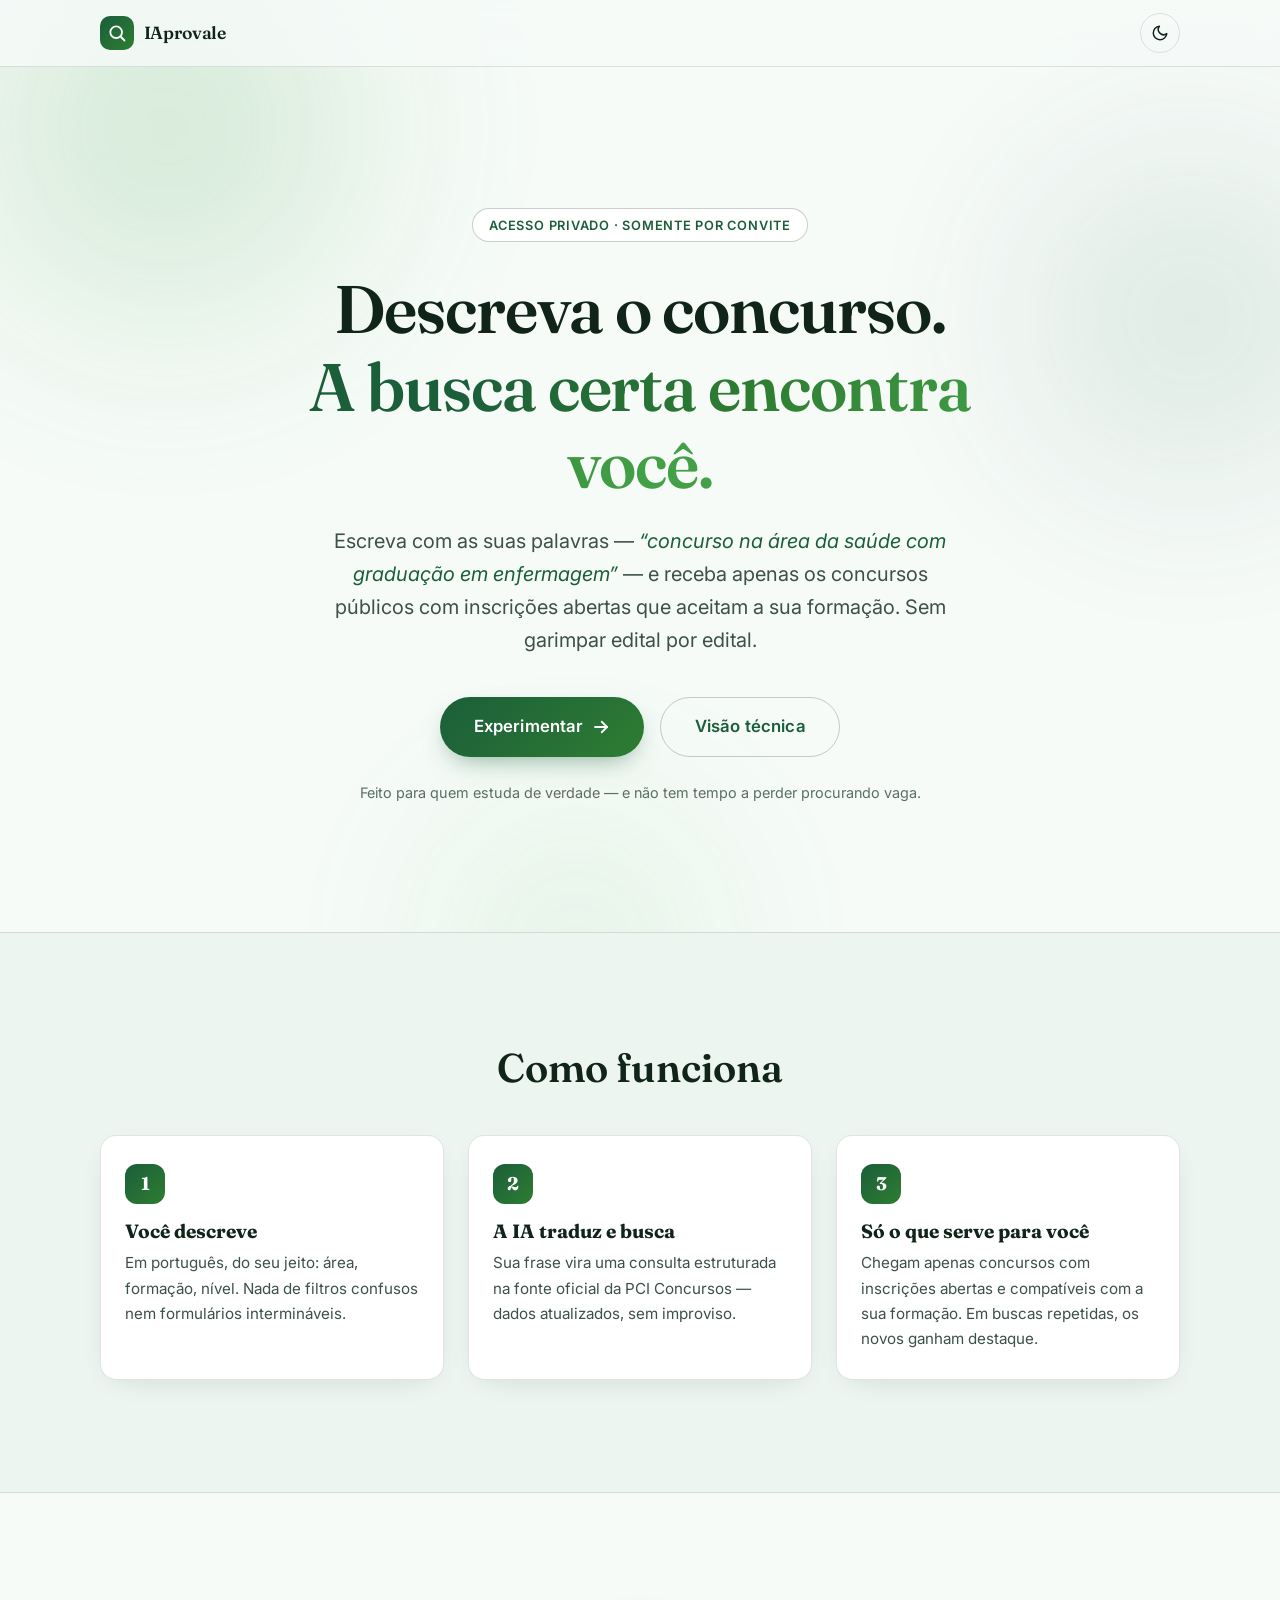
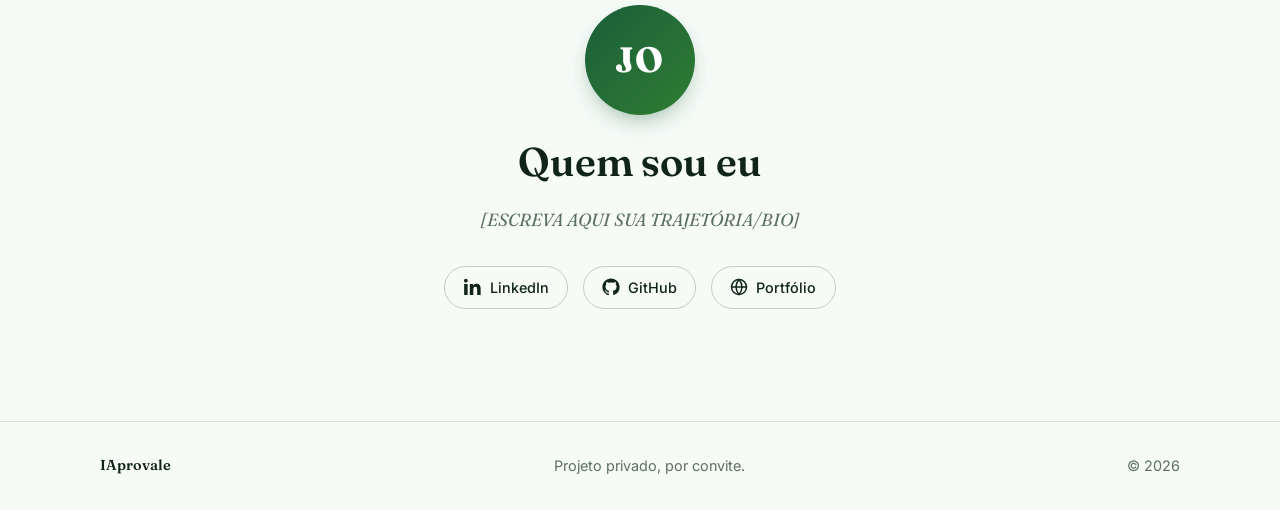
==== web-app/homepage/index.html @ 19a78741 "feat(web): homepage institucional com responsividade mobile" ====
<!DOCTYPE html>
<html lang="pt-BR">
<head>
  <meta charset="UTF-8">
  <meta name="viewport" content="width=device-width, initial-scale=1.0, viewport-fit=cover">
  <meta name="description" content="IAprovale — descreva em português o concurso público que você procura e receba só as vagas abertas compatíveis com a sua formação. Acesso privado, por convite.">
  <title>IAprovale — Encontre o concurso certo para a sua formação</title>

  <!-- Aplica o tema antes da primeira pintura para evitar flash de tema errado -->
  <script>
    (function () {
      var stored = null;
      try { stored = localStorage.getItem("cf-theme"); } catch (e) {}
      var theme = stored || (window.matchMedia && window.matchMedia("(prefers-color-scheme: dark)").matches ? "dark" : "light");
      document.documentElement.setAttribute("data-theme", theme);
    })();
  </script>

  <!-- Google Fonts: Inter (corpo/UI) + Fraunces (títulos editoriais) -->
  <link rel="preconnect" href="https://fonts.googleapis.com">
  <link rel="preconnect" href="https://fonts.gstatic.com" crossorigin>
  <link href="https://fonts.googleapis.com/css2?family=Fraunces:opsz,wght@9..144,500;9..144,600;9..144,700&family=Inter:wght@400;500;600;700&display=swap" rel="stylesheet">

  <link rel="stylesheet" href="css/style.css">
</head>
<body>

  <!-- ============================== HEADER ============================== -->
  <header class="site-header">
    <div class="container header-inner">
      <a class="brand" href="#topo" aria-label="IAprovale — início">
        <span class="brand-mark" aria-hidden="true">
          <svg viewBox="0 0 24 24" width="20" height="20" fill="none" stroke="currentColor" stroke-width="2.2" stroke-linecap="round" stroke-linejoin="round">
            <circle cx="11" cy="11" r="7"></circle>
            <line x1="21" y1="21" x2="16.2" y2="16.2"></line>
          </svg>
        </span>
        <span class="brand-name">IAprovale</span>
      </a>

      <button id="theme-toggle" class="theme-toggle" type="button" aria-label="Alternar tema claro/escuro">
        <!-- Sol (visível no tema escuro: "voltar ao claro") -->
        <svg class="icon-sun" viewBox="0 0 24 24" width="18" height="18" fill="none" stroke="currentColor" stroke-width="2" stroke-linecap="round" stroke-linejoin="round" aria-hidden="true">
          <circle cx="12" cy="12" r="4"></circle>
          <line x1="12" y1="2" x2="12" y2="4.5"></line>
          <line x1="12" y1="19.5" x2="12" y2="22"></line>
          <line x1="2" y1="12" x2="4.5" y2="12"></line>
          <line x1="19.5" y1="12" x2="22" y2="12"></line>
          <line x1="4.9" y1="4.9" x2="6.7" y2="6.7"></line>
          <line x1="17.3" y1="17.3" x2="19.1" y2="19.1"></line>
          <line x1="4.9" y1="19.1" x2="6.7" y2="17.3"></line>
          <line x1="17.3" y1="6.7" x2="19.1" y2="4.9"></line>
        </svg>
        <!-- Lua (visível no tema claro: "ir para o escuro") -->
        <svg class="icon-moon" viewBox="0 0 24 24" width="18" height="18" fill="none" stroke="currentColor" stroke-width="2" stroke-linecap="round" stroke-linejoin="round" aria-hidden="true">
          <path d="M21 12.8A9 9 0 1 1 11.2 3a7 7 0 0 0 9.8 9.8z"></path>
        </svg>
      </button>
    </div>
  </header>

  <main id="topo">

    <!-- ============================== HERO ============================== -->
    <section class="hero" aria-labelledby="hero-title">
      <!-- Fundo animado sutil (decorativo) -->
      <div class="hero-bg" aria-hidden="true">
        <span class="blob blob-1"></span>
        <span class="blob blob-2"></span>
        <span class="blob blob-3"></span>
      </div>

      <div class="container hero-inner">
        <p class="hero-badge">Acesso privado &middot; somente por convite</p>

        <h1 id="hero-title" class="hero-title">
          Descreva o concurso.<br>
          <span class="hero-title-accent">A busca certa encontra você.</span>
        </h1>

        <p class="hero-sub">
          Escreva com as suas palavras — <em>&ldquo;concurso na área da saúde com graduação em enfermagem&rdquo;</em> —
          e receba apenas os concursos públicos com inscrições abertas que aceitam a sua formação.
          Sem garimpar edital por edital.
        </p>

        <div class="hero-cta">
          <button id="cta-primary" class="btn btn-primary btn-lg" type="button">
            Experimentar
            <svg viewBox="0 0 24 24" width="18" height="18" fill="none" stroke="currentColor" stroke-width="2.4" stroke-linecap="round" stroke-linejoin="round" aria-hidden="true">
              <line x1="4" y1="12" x2="20" y2="12"></line>
              <polyline points="13 5 20 12 13 19"></polyline>
            </svg>
          </button>
          <button id="cta-secondary" class="btn btn-ghost btn-lg" type="button">
            Visão técnica
          </button>
        </div>

        <p class="hero-note">Feito para quem estuda de verdade — e não tem tempo a perder procurando vaga.</p>
      </div>
    </section>

    <!-- ========================= COMO FUNCIONA ========================= -->
    <section class="section how" aria-labelledby="how-title">
      <div class="container">
        <h2 id="how-title" class="section-title reveal">Como funciona</h2>
        <div class="how-grid">
          <article class="how-card reveal">
            <span class="how-step" aria-hidden="true">1</span>
            <h3>Você descreve</h3>
            <p>Em português, do seu jeito: área, formação, nível. Nada de filtros confusos nem formulários intermináveis.</p>
          </article>
          <article class="how-card reveal" style="--reveal-delay: 90ms;">
            <span class="how-step" aria-hidden="true">2</span>
            <h3>A IA traduz e busca</h3>
            <p>Sua frase vira uma consulta estruturada na fonte oficial da PCI Concursos — dados atualizados, sem improviso.</p>
          </article>
          <article class="how-card reveal" style="--reveal-delay: 180ms;">
            <span class="how-step" aria-hidden="true">3</span>
            <h3>Só o que serve para você</h3>
            <p>Chegam apenas concursos com inscrições abertas e compatíveis com a sua formação. Em buscas repetidas, os novos ganham destaque.</p>
          </article>
        </div>
      </div>
    </section>

    <!-- ========================== QUEM SOU EU ========================== -->
    <section class="section about" aria-labelledby="about-title">
      <div class="container about-inner reveal">
        <div class="avatar" aria-hidden="true">JO</div>
        <h2 id="about-title" class="section-title about-title">Quem sou eu</h2>
        <p class="about-bio">[ESCREVA AQUI SUA TRAJETÓRIA/BIO]</p>

        <!-- LINKS REAIS: LinkedIn, GitHub, Portfólio — substitua os href="#" -->
        <div class="about-links">
          <a class="about-link" href="#" aria-label="LinkedIn">
            <svg viewBox="0 0 24 24" width="18" height="18" fill="currentColor" aria-hidden="true">
              <path d="M4.98 3.5C4.98 4.88 3.87 6 2.5 6S0 4.88 0 3.5 1.12 1 2.5 1s2.48 1.12 2.48 2.5zM.2 8h4.6v14.8H.2V8zm7.6 0h4.4v2h.06c.62-1.17 2.13-2.4 4.38-2.4 4.68 0 5.54 3.08 5.54 7.1v8.1h-4.6v-7.18c0-1.71-.03-3.92-2.39-3.92-2.39 0-2.76 1.87-2.76 3.8v7.3H7.8V8z"></path>
            </svg>
            <span>LinkedIn</span>
          </a>
          <a class="about-link" href="#" aria-label="GitHub">
            <svg viewBox="0 0 24 24" width="18" height="18" fill="currentColor" aria-hidden="true">
              <path d="M12 .5C5.65.5.5 5.65.5 12c0 5.08 3.29 9.39 7.86 10.91.58.11.79-.25.79-.55v-2.15c-3.2.7-3.87-1.36-3.87-1.36-.52-1.33-1.28-1.68-1.28-1.68-1.04-.71.08-.7.08-.7 1.15.08 1.76 1.19 1.76 1.19 1.03 1.75 2.69 1.25 3.35.95.1-.75.4-1.25.72-1.54-2.55-.29-5.23-1.28-5.23-5.68 0-1.26.45-2.28 1.19-3.09-.12-.29-.52-1.46.11-3.05 0 0 .97-.31 3.18 1.18a11.1 11.1 0 0 1 5.8 0c2.2-1.49 3.17-1.18 3.17-1.18.63 1.59.23 2.76.11 3.05.74.81 1.19 1.83 1.19 3.09 0 4.41-2.69 5.38-5.25 5.67.41.35.77 1.04.77 2.1v3.11c0 .3.21.66.8.55A11.51 11.51 0 0 0 23.5 12C23.5 5.65 18.35.5 12 .5z"></path>
            </svg>
            <span>GitHub</span>
          </a>
          <a class="about-link" href="#" aria-label="Portfólio">
            <svg viewBox="0 0 24 24" width="18" height="18" fill="none" stroke="currentColor" stroke-width="2" stroke-linecap="round" stroke-linejoin="round" aria-hidden="true">
              <circle cx="12" cy="12" r="10"></circle>
              <line x1="2" y1="12" x2="22" y2="12"></line>
              <path d="M12 2a15.3 15.3 0 0 1 4 10 15.3 15.3 0 0 1-4 10 15.3 15.3 0 0 1-4-10 15.3 15.3 0 0 1 4-10z"></path>
            </svg>
            <span>Portfólio</span>
          </a>
        </div>
      </div>
    </section>

  </main>

  <!-- ============================== FOOTER ============================== -->
  <footer class="site-footer">
    <div class="container footer-inner">
      <span class="footer-brand">IAprovale</span>
      <span class="footer-note">Projeto privado, por convite.</span>
      <span class="footer-copy">&copy; <span id="footer-year">2026</span></span>
    </div>
  </footer>

  <!-- ====================== MODAL A — VISÃO TÉCNICA ====================== -->
  <div class="modal-backdrop" id="modal-tech" hidden>
    <div class="modal modal-large" role="dialog" aria-modal="true" aria-labelledby="modal-tech-title" tabindex="-1">
      <div class="modal-header">
        <h2 id="modal-tech-title" class="modal-title">Visão técnica</h2>
        <button class="modal-close" type="button" data-close-modal aria-label="Fechar">
          <svg viewBox="0 0 24 24" width="18" height="18" fill="none" stroke="currentColor" stroke-width="2.4" stroke-linecap="round" aria-hidden="true">
            <line x1="5" y1="5" x2="19" y2="19"></line>
            <line x1="19" y1="5" x2="5" y2="19"></line>
          </svg>
        </button>
      </div>
      <div class="modal-body">
        <p class="modal-lede">
          O IAprovale é um sistema real em produção: backend, cliente desktop e integrações
          construídos com foco em confiabilidade, segurança e simplicidade de manutenção.
        </p>

        <div class="tech-grid">
          <article class="tech-card">
            <div class="tech-card-head">
              <span class="tech-icon" aria-hidden="true">
                <svg viewBox="0 0 24 24" width="20" height="20" fill="none" stroke="currentColor" stroke-width="2" stroke-linecap="round" stroke-linejoin="round">
                  <rect x="2" y="3" width="20" height="7" rx="2"></rect>
                  <rect x="2" y="14" width="20" height="7" rx="2"></rect>
                  <line x1="6" y1="6.5" x2="6.01" y2="6.5"></line>
                  <line x1="6" y1="17.5" x2="6.01" y2="17.5"></line>
                </svg>
              </span>
              <h3>Arquitetura</h3>
            </div>
            <p>
              Backend em <strong>FastAPI</strong> (Python), hospedado no <strong>Render.com</strong>.
              Banco de dados <strong>Postgres</strong> gerenciado via <strong>Supabase</strong>, com persistência real
              de usuários, perfis de formação e histórico de concursos vistos.
              Cliente desktop em Python com <strong>Tkinter + ttkbootstrap</strong> (temas claro/escuro),
              executando chamadas de rede em threads separadas para nunca travar a interface.
            </p>
          </article>

          <article class="tech-card">
            <div class="tech-card-head">
              <span class="tech-icon" aria-hidden="true">
                <svg viewBox="0 0 24 24" width="20" height="20" fill="none" stroke="currentColor" stroke-width="2" stroke-linecap="round" stroke-linejoin="round">
                  <path d="M12 2v4"></path><path d="M12 18v4"></path>
                  <path d="M4.93 4.93l2.83 2.83"></path><path d="M16.24 16.24l2.83 2.83"></path>
                  <path d="M2 12h4"></path><path d="M18 12h4"></path>
                  <path d="M4.93 19.07l2.83-2.83"></path><path d="M16.24 7.76l2.83-2.83"></path>
                  <circle cx="12" cy="12" r="3"></circle>
                </svg>
              </span>
              <h3>Inteligência artificial</h3>
            </div>
            <p>
              A busca em linguagem natural é interpretada pela API da <strong>DeepSeek</strong>,
              que traduz a frase do usuário em parâmetros estruturados de busca — a pessoa escreve
              como fala, o sistema consulta como máquina.
            </p>
          </article>

          <article class="tech-card">
            <div class="tech-card-head">
              <span class="tech-icon" aria-hidden="true">
                <svg viewBox="0 0 24 24" width="20" height="20" fill="none" stroke="currentColor" stroke-width="2" stroke-linecap="round" stroke-linejoin="round">
                  <ellipse cx="12" cy="5" rx="9" ry="3"></ellipse>
                  <path d="M21 12c0 1.66-4 3-9 3s-9-1.34-9-3"></path>
                  <path d="M3 5v14c0 1.66 4 3 9 3s9-1.34 9-3V5"></path>
                </svg>
              </span>
              <h3>Fonte de dados</h3>
            </div>
            <p>
              Um servidor <strong>MCP</strong> (Model Context Protocol) oficial da
              <strong>PCI Concursos</strong> é consultado com os parâmetros estruturados —
              sem scraping, dados sempre atualizados e estruturados na origem.
            </p>
          </article>

          <article class="tech-card">
            <div class="tech-card-head">
              <span class="tech-icon" aria-hidden="true">
                <svg viewBox="0 0 24 24" width="20" height="20" fill="none" stroke="currentColor" stroke-width="2" stroke-linecap="round" stroke-linejoin="round">
                  <polygon points="22 3 2 3 10 12.46 10 19 14 21 14 12.46 22 3"></polygon>
                </svg>
              </span>
              <h3>Filtragem e deduplicação</h3>
            </div>
            <p>
              Os resultados são filtrados por <strong>status de inscrição aberta</strong> e
              <strong>compatibilidade de formação</strong>. Buscas repetidas do mesmo usuário
              destacam apenas concursos novos, com deduplicação por ID.
            </p>
          </article>

          <article class="tech-card">
            <div class="tech-card-head">
              <span class="tech-icon" aria-hidden="true">
                <svg viewBox="0 0 24 24" width="20" height="20" fill="none" stroke="currentColor" stroke-width="2" stroke-linecap="round" stroke-linejoin="round">
                  <path d="M12 22s8-4 8-10V5l-8-3-8 3v7c0 6 8 10 8 10z"></path>
                </svg>
              </span>
              <h3>Segurança</h3>
            </div>
            <p>
              Acesso somente por convite — sem autocadastro público; só o administrador cria contas.
              Senhas nunca ficam em texto puro (hash <strong>Argon2id</strong>).
              Autenticação via token <strong>JWT</strong>. Chaves de API sensíveis (DeepSeek)
              nunca são expostas ao cliente — toda chamada de IA passa pelo backend.
            </p>
          </article>

          <article class="tech-card">
            <div class="tech-card-head">
              <span class="tech-icon" aria-hidden="true">
                <svg viewBox="0 0 24 24" width="20" height="20" fill="none" stroke="currentColor" stroke-width="2" stroke-linecap="round" stroke-linejoin="round">
                  <path d="M22 11.08V12a10 10 0 1 1-5.93-9.14"></path>
                  <polyline points="22 4 12 14.01 9 11.01"></polyline>
                </svg>
              </span>
              <h3>Qualidade</h3>
            </div>
            <p>
              Desenvolvimento orientado a testes automatizados (<strong>TDD / pytest</strong>)
              tanto no backend quanto no cliente desktop — cada funcionalidade nasce com
              seus testes.
            </p>
          </article>
        </div>
      </div>
    </div>
  </div>

  <!-- ==================== MODAL B — VOCÊ TEM LOGIN? ==================== -->
  <div class="modal-backdrop" id="modal-login" hidden>
    <div class="modal modal-small" role="dialog" aria-modal="true" aria-labelledby="modal-login-title" tabindex="-1">
      <button class="modal-close" type="button" data-close-modal aria-label="Fechar">
        <svg viewBox="0 0 24 24" width="16" height="16" fill="none" stroke="currentColor" stroke-width="2.4" stroke-linecap="round" aria-hidden="true">
          <line x1="5" y1="5" x2="19" y2="19"></line>
          <line x1="19" y1="5" x2="5" y2="19"></line>
        </svg>
      </button>
      <h2 id="modal-login-title" class="modal-question">Você tem login?</h2>
      <div class="modal-choice">
        <!-- COLOQUE O CAMINHO OU LINK AQUI -->
        <button id="login-yes" class="btn btn-primary" type="button">Sim</button>
        <button id="login-no" class="btn btn-ghost" type="button">Não</button>
      </div>
    </div>
  </div>

  <!-- ====================== MODAL C — FALE COMIGO ====================== -->
  <div class="modal-backdrop" id="modal-contact" hidden>
    <div class="modal modal-medium" role="dialog" aria-modal="true" aria-labelledby="modal-contact-title" tabindex="-1">
      <div class="modal-header">
        <h2 id="modal-contact-title" class="modal-title">Solicitar acesso</h2>
        <button class="modal-close" type="button" data-close-modal aria-label="Fechar">
          <svg viewBox="0 0 24 24" width="18" height="18" fill="none" stroke="currentColor" stroke-width="2.4" stroke-linecap="round" aria-hidden="true">
            <line x1="5" y1="5" x2="19" y2="19"></line>
            <line x1="19" y1="5" x2="5" y2="19"></line>
          </svg>
        </button>
      </div>
      <div class="modal-body">
        <p class="modal-lede">
          O acesso é liberado por convite. Deixe seus dados e uma mensagem — entrarei em contato.
        </p>
        <form id="contact-form" action="https://submit-form.com/1pIuu489V" method="POST">
          <input type="hidden" name="_feedback.success.title" value="Mensagem enviada!">
          <input type="hidden" name="_feedback.success.message" value="Obrigado pelo contato — responderemos em breve.">
          <input type="hidden" name="_feedback.dark" id="feedback-dark" value="false">

          <div class="form-field">
            <label for="contact-nome">Nome</label>
            <input id="contact-nome" type="text" name="Nome" required autocomplete="name" placeholder="Seu nome completo">
          </div>

          <div class="form-field">
            <label for="contact-email">Email</label>
            <input id="contact-email" type="email" name="Email" required autocomplete="email" placeholder="voce@exemplo.com">
          </div>

          <div class="form-field">
            <label for="contact-whatsapp">WhatsApp (se possível, coloque seu número de whatsapp)</label>
            <input id="contact-whatsapp" type="tel" name="WhatsApp" autocomplete="tel" placeholder="(00) 90000-0000">
          </div>

          <div class="form-field">
            <label for="contact-mensagem">Mensagem</label>
            <textarea id="contact-mensagem" name="Mensagem" required rows="4" placeholder="Conte o que você procura — área, formação, cidade..."></textarea>
          </div>

          <button class="btn btn-primary btn-block" type="submit">Enviar mensagem</button>
        </form>
      </div>
    </div>
  </div>

  <script src="js/main.js"></script>
</body>
</html>
---- web-app/homepage/css/style.css ----
/* ==========================================================================
   Concurso Finder — homepage
   CSS puro, sem framework. Organização:
     1. Reset e base
     2. Tokens de tema (claro = verde / escuro = dourado)
     3. Tipografia e utilitários
     4. Header
     5. Botões
     6. Hero (+ fundo animado)
     7. Seção "Como funciona"
     8. Seção "Quem sou eu"
     9. Footer
    10. Modais (A grande / B pequeno / C formulário)
    11. Formulário
    12. Scroll-reveal
    13. Acessibilidade e movimento reduzido
   ========================================================================== */

/* ----------------------------- 1. RESET E BASE ---------------------------- */

*,
*::before,
*::after {
  box-sizing: border-box;
  margin: 0;
  padding: 0;
}

html {
  scroll-behavior: smooth;
}

img,
svg {
  display: block;
  max-width: 100%;
}

button {
  font: inherit;
  cursor: pointer;
  border: none;
  background: none;
  color: inherit;
}

input,
textarea {
  font: inherit;
}

/* -------------------------- 2. TOKENS DE TEMA ----------------------------- */

:root {
  /* Tipografia */
  --font-body: "Inter", system-ui, -apple-system, "Segoe UI", sans-serif;
  --font-display: "Fraunces", Georgia, "Times New Roman", serif;

  /* Ritmo / forma */
  --radius-sm: 10px;
  --radius-md: 16px;
  --radius-lg: 24px;
  --container: 1080px;

  /* Transição de troca de tema */
  --theme-transition: background-color 0.32s ease, color 0.32s ease,
    border-color 0.32s ease, box-shadow 0.32s ease;
}

/* --- TEMA CLARO: verde, fresco e profissional --- */
:root[data-theme="light"] {
  --bg: #f6fbf8;
  --bg-elev: #ffffff;
  --bg-soft: #ecf5ef;

  --text: #3d5147;
  --text-strong: #10241a;
  --text-muted: #5c6f64;

  --accent: #1b5e3a;
  --accent-strong: #154a2e;
  --accent-bright: #2e7d32;
  --accent-soft: #43a047;

  --border: rgba(16, 36, 26, 0.12);
  --border-strong: rgba(16, 36, 26, 0.22);

  --header-bg: rgba(246, 251, 248, 0.82);

  --title-gradient: linear-gradient(115deg, #1b5e3a 20%, #2e7d32 55%, #43a047 90%);

  --btn-primary-bg: linear-gradient(135deg, #1b5e3a, #2e7d32);
  --btn-primary-bg-hover: linear-gradient(135deg, #175232, #2a722e);
  --btn-primary-text: #ffffff;
  --btn-primary-shadow: 0 10px 26px -10px rgba(27, 94, 58, 0.55);
  --btn-primary-shadow-hover: 0 16px 34px -12px rgba(27, 94, 58, 0.65);

  --card-shadow: 0 8px 30px -14px rgba(16, 36, 26, 0.18);
  --focus-ring: #2e7d32;

  --blob-1: rgba(67, 160, 71, 0.28);
  --blob-2: rgba(27, 94, 58, 0.18);
  --blob-3: rgba(102, 187, 106, 0.22);

  --backdrop: rgba(16, 36, 26, 0.45);

  --input-bg: #ffffff;

  color-scheme: light;
}

/* --- TEMA ESCURO: dourado, premium e exclusivo --- */
:root[data-theme="dark"] {
  --bg: #14110d;
  --bg-elev: #1c1712;
  --bg-soft: #211b14;

  --text: #ede4d3;
  --text-strong: #f5efe4;
  --text-muted: #c4b499;

  --accent: #bd996c;      /* ouro base — rgb(189, 153, 108) */
  --accent-strong: #a8865c;
  --accent-bright: #e9d9b8;
  --accent-soft: #f3e6c8;

  --border: rgba(233, 217, 184, 0.14);
  --border-strong: rgba(233, 217, 184, 0.3);

  --header-bg: rgba(20, 17, 13, 0.82);

  --title-gradient: linear-gradient(115deg, #bd996c 15%, #e9d9b8 55%, #f3e6c8 90%);

  --btn-primary-bg: linear-gradient(135deg, #bd996c, #d9bd8e);
  --btn-primary-bg-hover: linear-gradient(135deg, #cba876, #e9d9b8);
  --btn-primary-text: #1c1712;
  --btn-primary-shadow: 0 10px 28px -10px rgba(189, 153, 108, 0.45);
  --btn-primary-shadow-hover: 0 16px 36px -12px rgba(189, 153, 108, 0.55);

  --card-shadow: 0 10px 34px -16px rgba(0, 0, 0, 0.6);
  --focus-ring: #e9d9b8;

  --blob-1: rgba(189, 153, 108, 0.18);
  --blob-2: rgba(233, 217, 184, 0.1);
  --blob-3: rgba(168, 134, 92, 0.16);

  --backdrop: rgba(8, 6, 4, 0.68);

  --input-bg: #211b14;

  color-scheme: dark;
}

/* -------------------- 3. TIPOGRAFIA E UTILITÁRIOS ------------------------- */

body {
  font-family: var(--font-body);
  font-size: 1rem;
  line-height: 1.65;
  color: var(--text);
  background-color: var(--bg);
  transition: var(--theme-transition);
  -webkit-font-smoothing: antialiased;
}

body.modal-open {
  overflow: hidden;
}

h1,
h2,
h3 {
  font-family: var(--font-display);
  color: var(--text-strong);
  line-height: 1.15;
  transition: var(--theme-transition);
}

strong {
  color: var(--text-strong);
  font-weight: 600;
}

a {
  color: var(--accent);
  transition: var(--theme-transition);
}

.container {
  width: min(var(--container), 100% - 2.5rem);
  margin-inline: auto;
}

.section {
  padding-block: clamp(4rem, 9vw, 7rem);
}

.section-title {
  font-size: clamp(1.75rem, 4vw, 2.5rem);
  font-weight: 600;
  margin-bottom: clamp(1.75rem, 4vw, 2.75rem);
}

/* ------------------------------- 4. HEADER -------------------------------- */

.site-header {
  position: fixed;
  inset: 0 0 auto 0;
  z-index: 50;
  background: var(--header-bg);
  -webkit-backdrop-filter: blur(12px);
  backdrop-filter: blur(12px);
  border-bottom: 1px solid var(--border);
  transition: var(--theme-transition);
}

.header-inner {
  display: flex;
  align-items: center;
  justify-content: space-between;
  padding-block: 0.8rem;
}

.brand {
  display: inline-flex;
  align-items: center;
  gap: 0.6rem;
  text-decoration: none;
  color: var(--text-strong);
  font-weight: 600;
  letter-spacing: -0.01em;
}

.brand-mark {
  display: inline-grid;
  place-items: center;
  width: 34px;
  height: 34px;
  border-radius: 10px;
  background: var(--btn-primary-bg);
  color: var(--btn-primary-text);
  transition: var(--theme-transition);
}

.brand-name {
  font-family: var(--font-display);
  font-size: 1.1rem;
}

.theme-toggle {
  display: inline-grid;
  place-items: center;
  width: 40px;
  height: 40px;
  border-radius: 50%;
  border: 1px solid var(--border);
  color: var(--text-strong);
  background: transparent;
  transition: var(--theme-transition), transform 0.18s ease;
}

.theme-toggle:hover {
  border-color: var(--border-strong);
  transform: rotate(12deg) scale(1.06);
}

/* No tema claro mostra a lua (ação: escurecer); no escuro, o sol */
:root[data-theme="light"] .icon-sun {
  display: none;
}

:root[data-theme="dark"] .icon-moon {
  display: none;
}

/* ------------------------------- 5. BOTÕES -------------------------------- */

.btn {
  display: inline-flex;
  align-items: center;
  justify-content: center;
  gap: 0.55rem;
  padding: 0.7rem 1.5rem;
  border-radius: 999px;
  font-weight: 600;
  font-size: 0.95rem;
  letter-spacing: 0.01em;
  text-decoration: none;
  transition: var(--theme-transition), transform 0.18s ease;
  will-change: transform;
}

.btn:active {
  transform: scale(0.97);
}

.btn-lg {
  padding: 0.95rem 2.1rem;
  font-size: 1.05rem;
}

.btn-block {
  width: 100%;
}

/* Primário — o botão que importa */
.btn-primary {
  background: var(--btn-primary-bg);
  color: var(--btn-primary-text);
  box-shadow: var(--btn-primary-shadow);
}

.btn-primary:hover {
  background: var(--btn-primary-bg-hover);
  box-shadow: var(--btn-primary-shadow-hover);
  transform: translateY(-2px);
}

.btn-primary:hover:active {
  transform: translateY(0) scale(0.97);
}

/* Secundário — contorno discreto */
.btn-ghost {
  background: transparent;
  color: var(--accent);
  border: 1.5px solid var(--border-strong);
}

.btn-ghost:hover {
  border-color: var(--accent);
  background: var(--bg-soft);
  transform: translateY(-2px);
}

/* ------------------------- 6. HERO + FUNDO ANIMADO ------------------------- */

.hero {
  position: relative;
  overflow: hidden;
  padding-block: clamp(9rem, 18vw, 13rem) clamp(5rem, 10vw, 8rem);
  text-align: center;
}

.hero-bg {
  position: absolute;
  inset: 0;
  z-index: -1;
  pointer-events: none;
}

.blob {
  position: absolute;
  border-radius: 50%;
  filter: blur(90px);
  opacity: 0.9;
  transition: var(--theme-transition);
}

.blob-1 {
  width: 46vw;
  height: 46vw;
  min-width: 340px;
  min-height: 340px;
  top: -18%;
  left: -10%;
  background: radial-gradient(circle, var(--blob-1), transparent 70%);
  animation: blob-drift 22s ease-in-out infinite alternate;
}

.blob-2 {
  width: 38vw;
  height: 38vw;
  min-width: 300px;
  min-height: 300px;
  top: 8%;
  right: -12%;
  background: radial-gradient(circle, var(--blob-2), transparent 70%);
  animation: blob-drift 28s ease-in-out infinite alternate-reverse;
}

.blob-3 {
  width: 30vw;
  height: 30vw;
  min-width: 240px;
  min-height: 240px;
  bottom: -22%;
  left: 30%;
  background: radial-gradient(circle, var(--blob-3), transparent 70%);
  animation: blob-drift 26s ease-in-out infinite alternate;
}

@keyframes blob-drift {
  from {
    transform: translate3d(0, 0, 0) scale(1);
  }
  to {
    transform: translate3d(6vw, 4vh, 0) scale(1.12);
  }
}

.hero-inner {
  max-width: 780px;
}

.hero-badge {
  display: inline-block;
  padding: 0.35rem 1rem;
  border-radius: 999px;
  border: 1px solid var(--border-strong);
  background: var(--bg-elev);
  color: var(--accent);
  font-size: 0.8rem;
  font-weight: 600;
  letter-spacing: 0.06em;
  text-transform: uppercase;
  margin-bottom: 1.75rem;
  transition: var(--theme-transition);
}

.hero-title {
  font-size: clamp(2.4rem, 6.5vw, 4.2rem);
  font-weight: 600;
  letter-spacing: -0.015em;
  margin-bottom: 1.4rem;
}

.hero-title-accent {
  background: var(--title-gradient);
  -webkit-background-clip: text;
  background-clip: text;
  color: transparent;
}

.hero-sub {
  font-size: clamp(1.05rem, 2vw, 1.25rem);
  color: var(--text);
  max-width: 620px;
  margin-inline: auto;
  margin-bottom: 2.5rem;
}

.hero-sub em {
  color: var(--accent);
  font-style: italic;
}

.hero-cta {
  display: flex;
  flex-wrap: wrap;
  gap: 1rem;
  justify-content: center;
  margin-bottom: 1.5rem;
}

.hero-note {
  font-size: 0.9rem;
  color: var(--text-muted);
}

/* -------------------------- 7. COMO FUNCIONA ------------------------------ */

.how {
  background: var(--bg-soft);
  border-block: 1px solid var(--border);
  transition: var(--theme-transition);
  text-align: center;
}

.how-grid {
  display: grid;
  grid-template-columns: repeat(auto-fit, minmax(240px, 1fr));
  gap: 1.5rem;
  text-align: left;
}

.how-card {
  background: var(--bg-elev);
  border: 1px solid var(--border);
  border-radius: var(--radius-md);
  padding: 1.75rem 1.5rem;
  box-shadow: var(--card-shadow);
  transition: var(--theme-transition), transform 0.25s ease;
}

.how-card:hover {
  transform: translateY(-4px);
  border-color: var(--border-strong);
}

.how-step {
  display: inline-grid;
  place-items: center;
  width: 40px;
  height: 40px;
  border-radius: 12px;
  background: var(--btn-primary-bg);
  color: var(--btn-primary-text);
  font-family: var(--font-display);
  font-size: 1.15rem;
  font-weight: 700;
  margin-bottom: 1rem;
}

.how-card h3 {
  font-size: 1.2rem;
  margin-bottom: 0.5rem;
}

.how-card p {
  font-size: 0.95rem;
  color: var(--text);
}

/* --------------------------- 8. QUEM SOU EU -------------------------------- */

.about-inner {
  max-width: 640px;
  text-align: center;
}

.avatar {
  display: grid;
  place-items: center;
  width: 110px;
  height: 110px;
  margin-inline: auto;
  margin-bottom: 1.5rem;
  border-radius: 50%;
  background: var(--btn-primary-bg);
  color: var(--btn-primary-text);
  font-family: var(--font-display);
  font-size: 2.2rem;
  font-weight: 700;
  letter-spacing: 0.03em;
  box-shadow: var(--btn-primary-shadow);
  transition: var(--theme-transition);
}

.about-title {
  margin-bottom: 1.25rem;
}

.about-bio {
  font-family: var(--font-display);
  font-size: 1.1rem;
  font-style: italic;
  color: var(--text-muted);
  margin-bottom: 2rem;
}

.about-links {
  display: flex;
  flex-wrap: wrap;
  justify-content: center;
  gap: 0.9rem;
}

.about-link {
  display: inline-flex;
  align-items: center;
  gap: 0.5rem;
  padding: 0.55rem 1.15rem;
  border-radius: 999px;
  border: 1px solid var(--border-strong);
  color: var(--text-strong);
  text-decoration: none;
  font-size: 0.9rem;
  font-weight: 500;
  transition: var(--theme-transition), transform 0.18s ease;
}

.about-link:hover {
  border-color: var(--accent);
  color: var(--accent);
  transform: translateY(-2px);
}

/* -------------------------------- 9. FOOTER -------------------------------- */

.site-footer {
  border-top: 1px solid var(--border);
  padding-block: 2rem;
  transition: var(--theme-transition);
}

.footer-inner {
  display: flex;
  flex-wrap: wrap;
  align-items: center;
  justify-content: space-between;
  gap: 0.75rem;
  font-size: 0.9rem;
  color: var(--text-muted);
}

.footer-brand {
  font-family: var(--font-display);
  font-weight: 600;
  color: var(--text-strong);
}

/* ------------------------------- 10. MODAIS -------------------------------- */

.modal-backdrop {
  position: fixed;
  inset: 0;
  z-index: 100;
  display: flex;
  align-items: center;
  justify-content: center;
  padding: 1.25rem;
  background: var(--backdrop);
  -webkit-backdrop-filter: blur(6px);
  backdrop-filter: blur(6px);
  opacity: 0;
  transition: opacity 0.3s ease;
}

.modal-backdrop[hidden] {
  display: none;
}

.modal-backdrop.is-open {
  opacity: 1;
}

.modal {
  position: relative;
  background: var(--bg-elev);
  border: 1px solid var(--border);
  border-radius: var(--radius-lg);
  box-shadow: 0 30px 80px -20px rgba(0, 0, 0, 0.45);
  width: 100%;
  display: flex;
  flex-direction: column;
  max-height: min(86vh, 900px);
  transform: translateY(14px) scale(0.96);
  opacity: 0;
  transition: transform 0.3s cubic-bezier(0.2, 0.9, 0.3, 1.1), opacity 0.3s ease,
    var(--theme-transition);
  outline: none;
}

.modal-backdrop.is-open .modal {
  transform: translateY(0) scale(1);
  opacity: 1;
}

.modal-large {
  max-width: 880px;
}

.modal-medium {
  max-width: 520px;
}

.modal-small {
  max-width: 380px;
  padding: 2.25rem 1.75rem 1.75rem;
  text-align: center;
}

.modal-header {
  display: flex;
  align-items: center;
  justify-content: space-between;
  gap: 1rem;
  padding: 1.5rem 1.75rem 1rem;
  border-bottom: 1px solid var(--border);
  flex-shrink: 0;
}

.modal-title {
  font-size: clamp(1.4rem, 3vw, 1.8rem);
}

.modal-body {
  padding: 1.5rem 1.75rem 1.75rem;
  overflow-y: auto;
  overscroll-behavior: contain;
}

.modal-lede {
  color: var(--text-muted);
  margin-bottom: 1.5rem;
  max-width: 60ch;
}

.modal-close {
  display: inline-grid;
  place-items: center;
  width: 38px;
  height: 38px;
  border-radius: 50%;
  border: 1px solid var(--border);
  color: var(--text-strong);
  flex-shrink: 0;
  transition: var(--theme-transition), transform 0.18s ease;
}

.modal-close:hover {
  border-color: var(--border-strong);
  transform: scale(1.08);
}

.modal-small .modal-close {
  position: absolute;
  top: 0.9rem;
  right: 0.9rem;
  width: 32px;
  height: 32px;
}

.modal-question {
  font-size: 1.5rem;
  margin-bottom: 1.5rem;
}

.modal-choice {
  display: flex;
  justify-content: center;
  gap: 0.9rem;
}

.modal-choice .btn {
  min-width: 110px;
}

/* Cards técnicos (Modal A) */
.tech-grid {
  display: grid;
  grid-template-columns: repeat(auto-fit, minmax(280px, 1fr));
  gap: 1.1rem;
}

.tech-card {
  background: var(--bg-soft);
  border: 1px solid var(--border);
  border-radius: var(--radius-md);
  padding: 1.35rem 1.3rem;
  transition: var(--theme-transition);
}

.tech-card:hover {
  border-color: var(--border-strong);
}

.tech-card-head {
  display: flex;
  align-items: center;
  gap: 0.75rem;
  margin-bottom: 0.7rem;
}

.tech-icon {
  display: inline-grid;
  place-items: center;
  width: 40px;
  height: 40px;
  border-radius: 12px;
  background: var(--btn-primary-bg);
  color: var(--btn-primary-text);
  flex-shrink: 0;
}

.tech-card h3 {
  font-size: 1.1rem;
}

.tech-card p {
  font-size: 0.92rem;
  color: var(--text);
}

/* ----------------------------- 11. FORMULÁRIO ------------------------------ */

.form-field {
  margin-bottom: 1.15rem;
  text-align: left;
}

.form-field label {
  display: block;
  font-size: 0.88rem;
  font-weight: 600;
  color: var(--text-strong);
  margin-bottom: 0.4rem;
}

.form-field input,
.form-field textarea {
  width: 100%;
  padding: 0.7rem 0.9rem;
  border-radius: var(--radius-sm);
  border: 1.5px solid var(--border-strong);
  background: var(--input-bg);
  color: var(--text-strong);
  transition: var(--theme-transition);
}

.form-field input::placeholder,
.form-field textarea::placeholder {
  color: var(--text-muted);
  opacity: 0.75;
}

.form-field input:focus,
.form-field textarea:focus {
  outline: none;
  border-color: var(--accent);
  box-shadow: 0 0 0 3px color-mix(in srgb, var(--accent) 22%, transparent);
}

.form-field textarea {
  resize: vertical;
  min-height: 110px;
}

/* ---------------------------- 12. SCROLL-REVEAL ---------------------------- */

.reveal {
  opacity: 0;
  transform: translateY(24px);
  transition: opacity 0.6s ease, transform 0.6s ease;
  transition-delay: var(--reveal-delay, 0ms);
}

.reveal.is-visible {
  opacity: 1;
  transform: translateY(0);
}

/* ----------------- 13. ACESSIBILIDADE E MOVIMENTO REDUZIDO ----------------- */

:focus-visible {
  outline: 2.5px solid var(--focus-ring);
  outline-offset: 3px;
  border-radius: 4px;
}

.btn:focus-visible,
.theme-toggle:focus-visible,
.modal-close:focus-visible,
.about-link:focus-visible {
  outline-offset: 4px;
  border-radius: 999px;
}

@media (prefers-reduced-motion: reduce) {
  html {
    scroll-behavior: auto;
  }

  *,
  *::before,
  *::after {
    animation-duration: 0.01ms !important;
    animation-iteration-count: 1 !important;
    transition-duration: 0.01ms !important;
    transition-delay: 0ms !important;
  }

  .reveal {
    opacity: 1;
    transform: none;
  }
}

/* ------------------------------ RESPONSIVO -------------------------------- */

/* Área segura (notch/Dynamic Island no iPhone, barra de gestos no Android) —
   depende de viewport-fit=cover no <meta name="viewport"> do HTML. */
.site-header {
  padding-top: env(safe-area-inset-top, 0px);
}

.site-footer {
  padding-bottom: calc(2rem + env(safe-area-inset-bottom, 0px));
}

.modal-backdrop {
  padding: max(1.25rem, env(safe-area-inset-top, 0px))
    max(1.25rem, env(safe-area-inset-right, 0px))
    max(1.25rem, env(safe-area-inset-bottom, 0px))
    max(1.25rem, env(safe-area-inset-left, 0px));
}

@media (max-width: 768px) {
  .tech-grid {
    grid-template-columns: 1fr;
  }
}

@media (max-width: 560px) {
  .hero {
    padding-block: clamp(6.5rem, 22vw, 9rem) clamp(3.5rem, 10vw, 5rem);
  }

  .hero-cta {
    flex-direction: column;
    align-items: stretch;
  }

  .hero-cta .btn {
    width: 100%;
  }

  .how-grid {
    grid-template-columns: 1fr;
  }

  .modal-choice {
    flex-direction: column;
  }

  .modal-choice .btn {
    width: 100%;
  }

  .footer-inner {
    flex-direction: column;
    text-align: center;
  }

  .modal-header,
  .modal-body {
    padding-inline: 1.25rem;
  }
}

@media (max-width: 380px) {
  .avatar {
    width: 88px;
    height: 88px;
    font-size: 1.8rem;
  }

  .brand-name {
    font-size: 1rem;
  }
}

/* Alvos de toque maiores em telas sensíveis ao toque (Android/iPhone) —
   evita botões pequenos demais para o dedo, independente da largura da tela. */
@media (hover: none) and (pointer: coarse) {
  .theme-toggle,
  .modal-close {
    width: 44px;
    height: 44px;
  }

  .modal-small .modal-close {
    width: 40px;
    height: 40px;
  }

  .btn {
    min-height: 44px;
  }

  /* Evita zoom automático do Safari/iOS ao focar campos com fonte < 16px */
  .form-field input,
  .form-field textarea {
    font-size: 16px;
  }
}
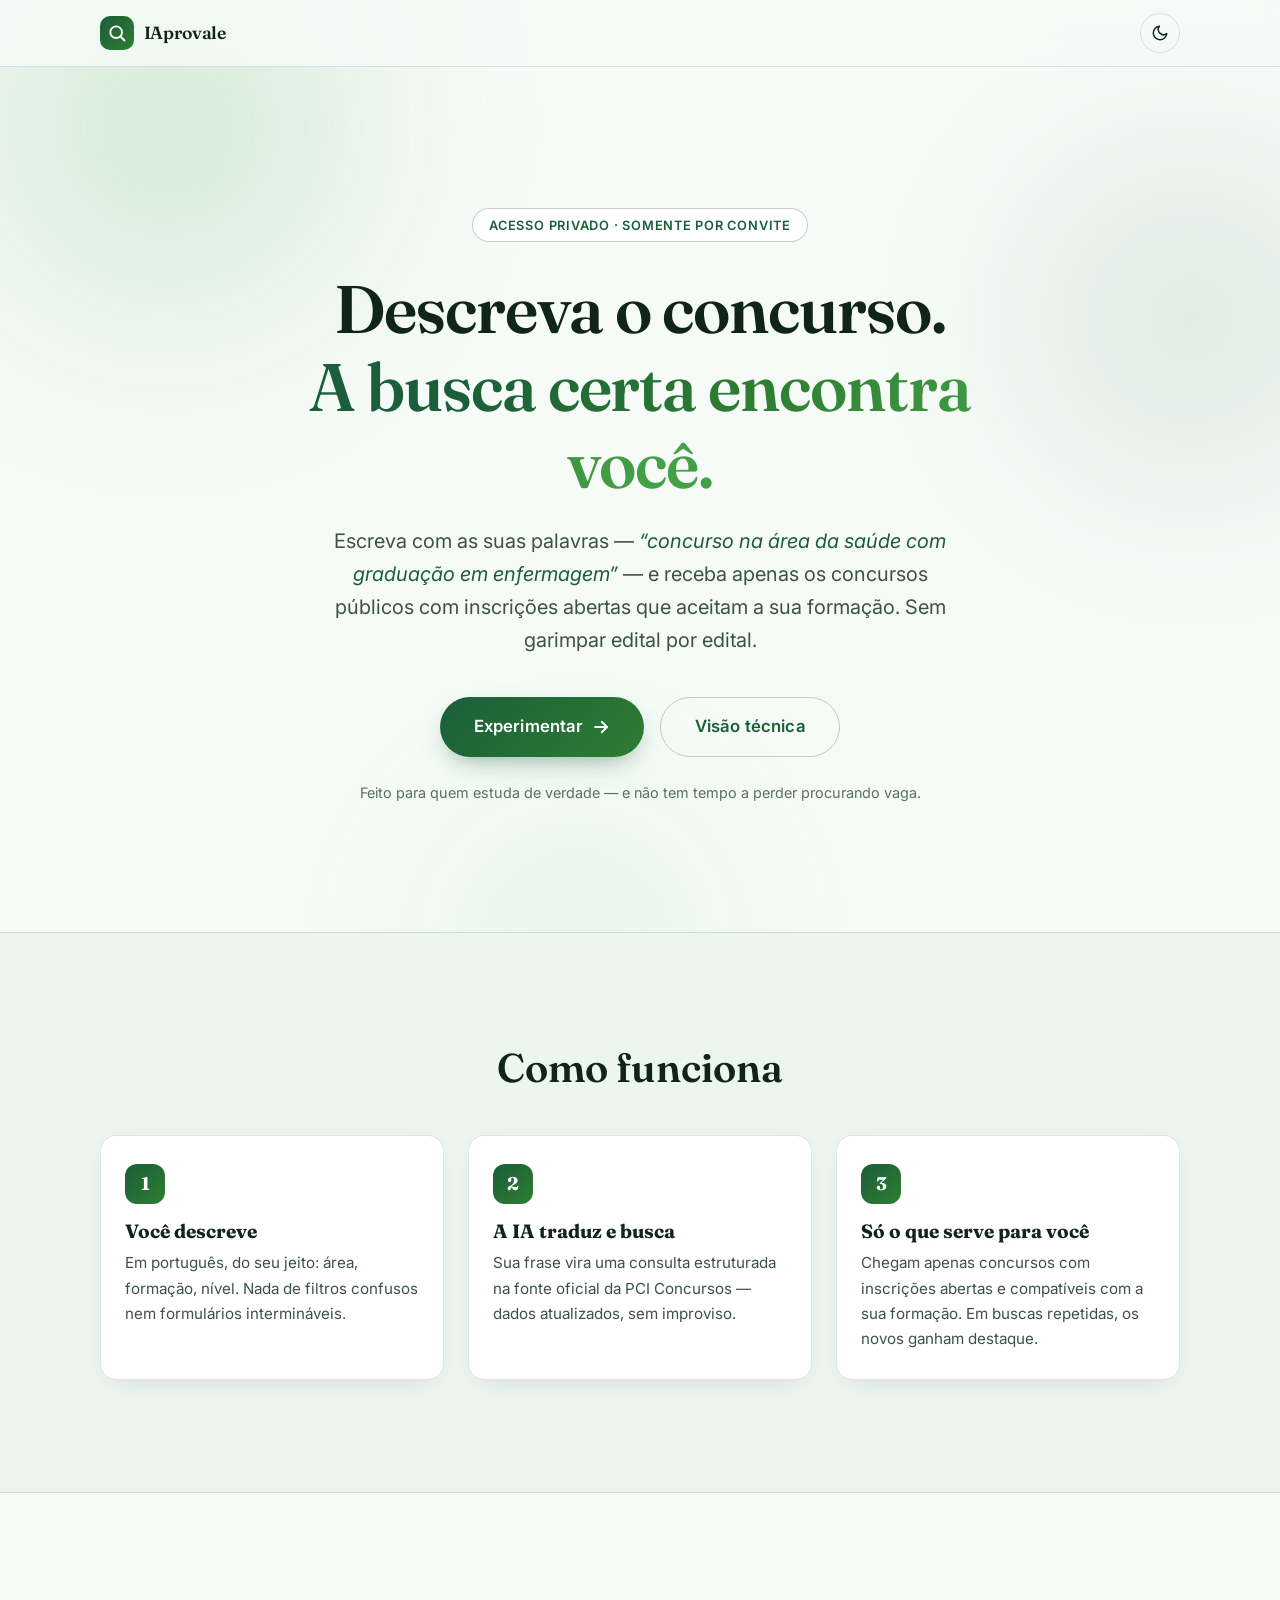
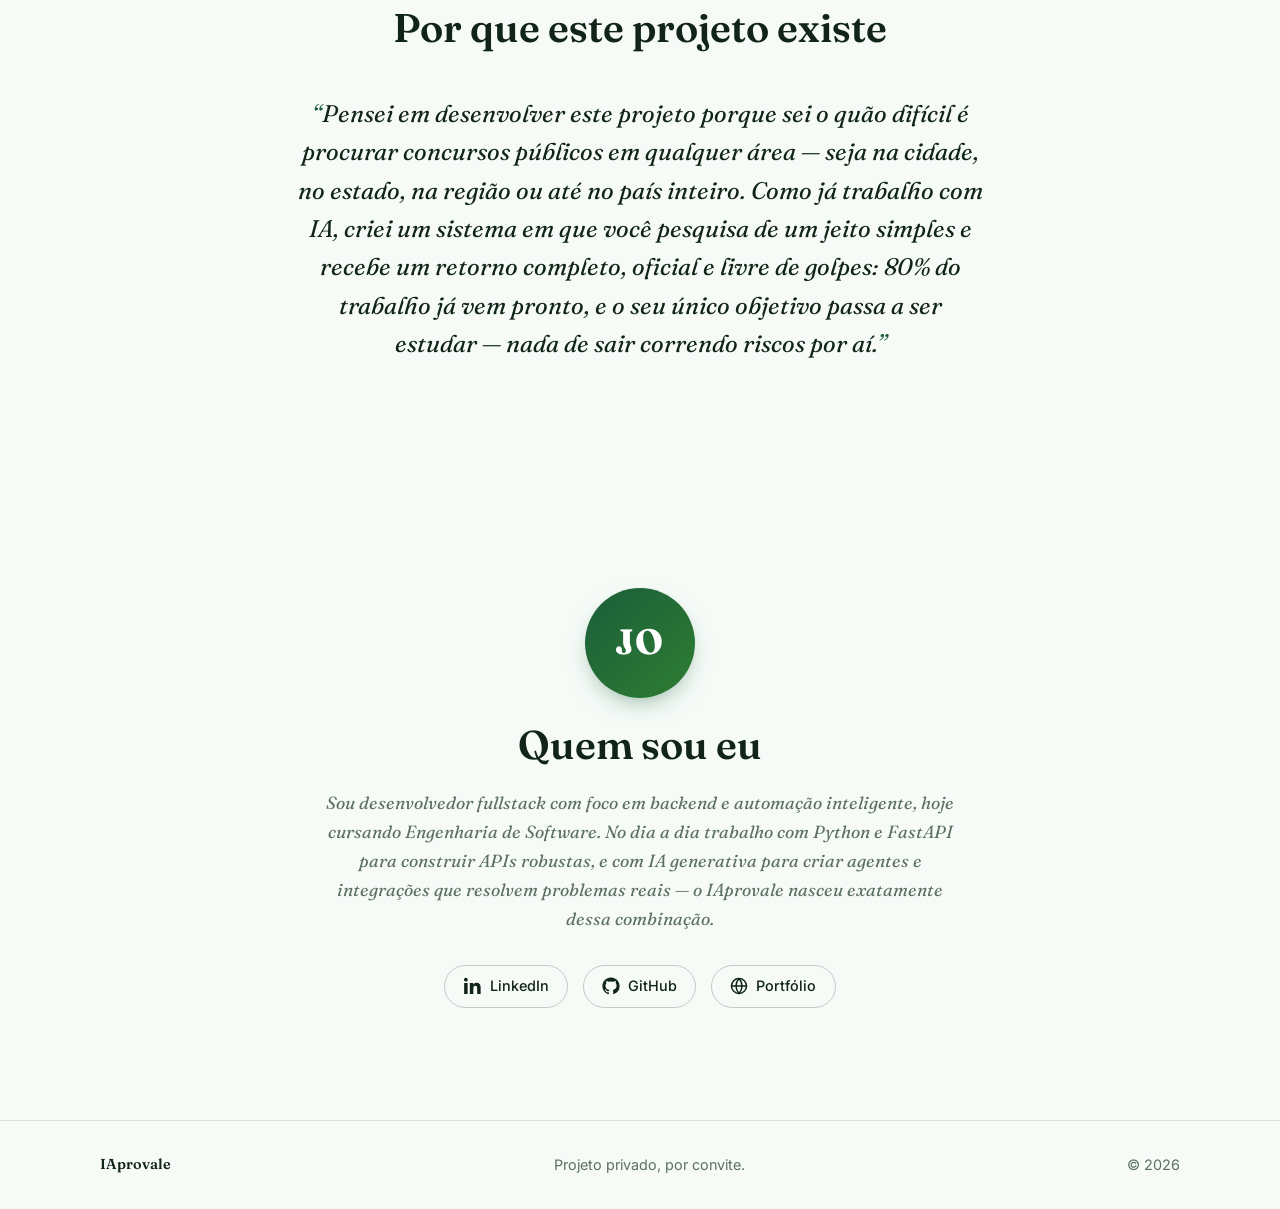
==== commit 6321a048: "content(web): links reais, secao de motivacao e bio na homepage" ====
--- a/web-app/homepage/index.html
+++ b/web-app/homepage/index.html
@@ -125,28 +125,38 @@
       </div>
     </section>
 
+    <!-- ==================== POR QUE ESTE PROJETO EXISTE ==================== -->
+    <section class="section why" aria-labelledby="why-title">
+      <div class="container why-inner reveal">
+        <h2 id="why-title" class="section-title">Por que este projeto existe</h2>
+        <blockquote class="why-quote">
+          <p>Pensei em desenvolver este projeto porque sei o quão difícil é procurar concursos públicos em qualquer área — seja na cidade, no estado, na região ou até no país inteiro. Como já trabalho com IA, criei um sistema em que você pesquisa de um jeito simples e recebe um retorno completo, oficial e livre de golpes: 80% do trabalho já vem pronto, e o seu único objetivo passa a ser estudar — nada de sair correndo riscos por aí.</p>
+        </blockquote>
+      </div>
+    </section>
+
     <!-- ========================== QUEM SOU EU ========================== -->
     <section class="section about" aria-labelledby="about-title">
       <div class="container about-inner reveal">
         <div class="avatar" aria-hidden="true">JO</div>
         <h2 id="about-title" class="section-title about-title">Quem sou eu</h2>
-        <p class="about-bio">[ESCREVA AQUI SUA TRAJETÓRIA/BIO]</p>
+        <p class="about-bio">Sou desenvolvedor fullstack com foco em backend e automação inteligente, hoje cursando Engenharia de Software. No dia a dia trabalho com Python e FastAPI para construir APIs robustas, e com IA generativa para criar agentes e integrações que resolvem problemas reais — o IAprovale nasceu exatamente dessa combinação.</p>
 
         <!-- LINKS REAIS: LinkedIn, GitHub, Portfólio — substitua os href="#" -->
         <div class="about-links">
-          <a class="about-link" href="#" aria-label="LinkedIn">
+          <a class="about-link" href="https://www.linkedin.com/in/jonasaaugusto/" target="_blank" rel="noopener noreferrer" aria-label="LinkedIn">
             <svg viewBox="0 0 24 24" width="18" height="18" fill="currentColor" aria-hidden="true">
               <path d="M4.98 3.5C4.98 4.88 3.87 6 2.5 6S0 4.88 0 3.5 1.12 1 2.5 1s2.48 1.12 2.48 2.5zM.2 8h4.6v14.8H.2V8zm7.6 0h4.4v2h.06c.62-1.17 2.13-2.4 4.38-2.4 4.68 0 5.54 3.08 5.54 7.1v8.1h-4.6v-7.18c0-1.71-.03-3.92-2.39-3.92-2.39 0-2.76 1.87-2.76 3.8v7.3H7.8V8z"></path>
             </svg>
             <span>LinkedIn</span>
           </a>
-          <a class="about-link" href="#" aria-label="GitHub">
+          <a class="about-link" href="https://github.com/JonasaAugusto" target="_blank" rel="noopener noreferrer" aria-label="GitHub">
             <svg viewBox="0 0 24 24" width="18" height="18" fill="currentColor" aria-hidden="true">
               <path d="M12 .5C5.65.5.5 5.65.5 12c0 5.08 3.29 9.39 7.86 10.91.58.11.79-.25.79-.55v-2.15c-3.2.7-3.87-1.36-3.87-1.36-.52-1.33-1.28-1.68-1.28-1.68-1.04-.71.08-.7.08-.7 1.15.08 1.76 1.19 1.76 1.19 1.03 1.75 2.69 1.25 3.35.95.1-.75.4-1.25.72-1.54-2.55-.29-5.23-1.28-5.23-5.68 0-1.26.45-2.28 1.19-3.09-.12-.29-.52-1.46.11-3.05 0 0 .97-.31 3.18 1.18a11.1 11.1 0 0 1 5.8 0c2.2-1.49 3.17-1.18 3.17-1.18.63 1.59.23 2.76.11 3.05.74.81 1.19 1.83 1.19 3.09 0 4.41-2.69 5.38-5.25 5.67.41.35.77 1.04.77 2.1v3.11c0 .3.21.66.8.55A11.51 11.51 0 0 0 23.5 12C23.5 5.65 18.35.5 12 .5z"></path>
             </svg>
             <span>GitHub</span>
           </a>
-          <a class="about-link" href="#" aria-label="Portfólio">
+          <a class="about-link" href="https://jonasaaugusto.github.io/" target="_blank" rel="noopener noreferrer" aria-label="Portfólio">
             <svg viewBox="0 0 24 24" width="18" height="18" fill="none" stroke="currentColor" stroke-width="2" stroke-linecap="round" stroke-linejoin="round" aria-hidden="true">
               <circle cx="12" cy="12" r="10"></circle>
               <line x1="2" y1="12" x2="22" y2="12"></line>
--- a/web-app/homepage/css/style.css
+++ b/web-app/homepage/css/style.css
@@ -512,6 +512,40 @@
   color: var(--text);
 }
 
+/* ------------------- 7b. POR QUE ESTE PROJETO EXISTE ----------------------- */
+
+.why {
+  text-align: center;
+}
+
+.why-inner {
+  max-width: 720px;
+}
+
+.why-quote {
+  margin: 0;
+  padding: 0 1rem;
+  border: none;
+}
+
+.why-quote p {
+  font-family: var(--font-display);
+  font-size: clamp(1.15rem, 2.4vw, 1.5rem);
+  font-style: italic;
+  line-height: 1.6;
+  color: var(--text-strong);
+}
+
+.why-quote p::before {
+  content: "\201C";
+  color: var(--accent);
+}
+
+.why-quote p::after {
+  content: "\201D";
+  color: var(--accent);
+}
+
 /* --------------------------- 8. QUEM SOU EU -------------------------------- */
 
 .about-inner {
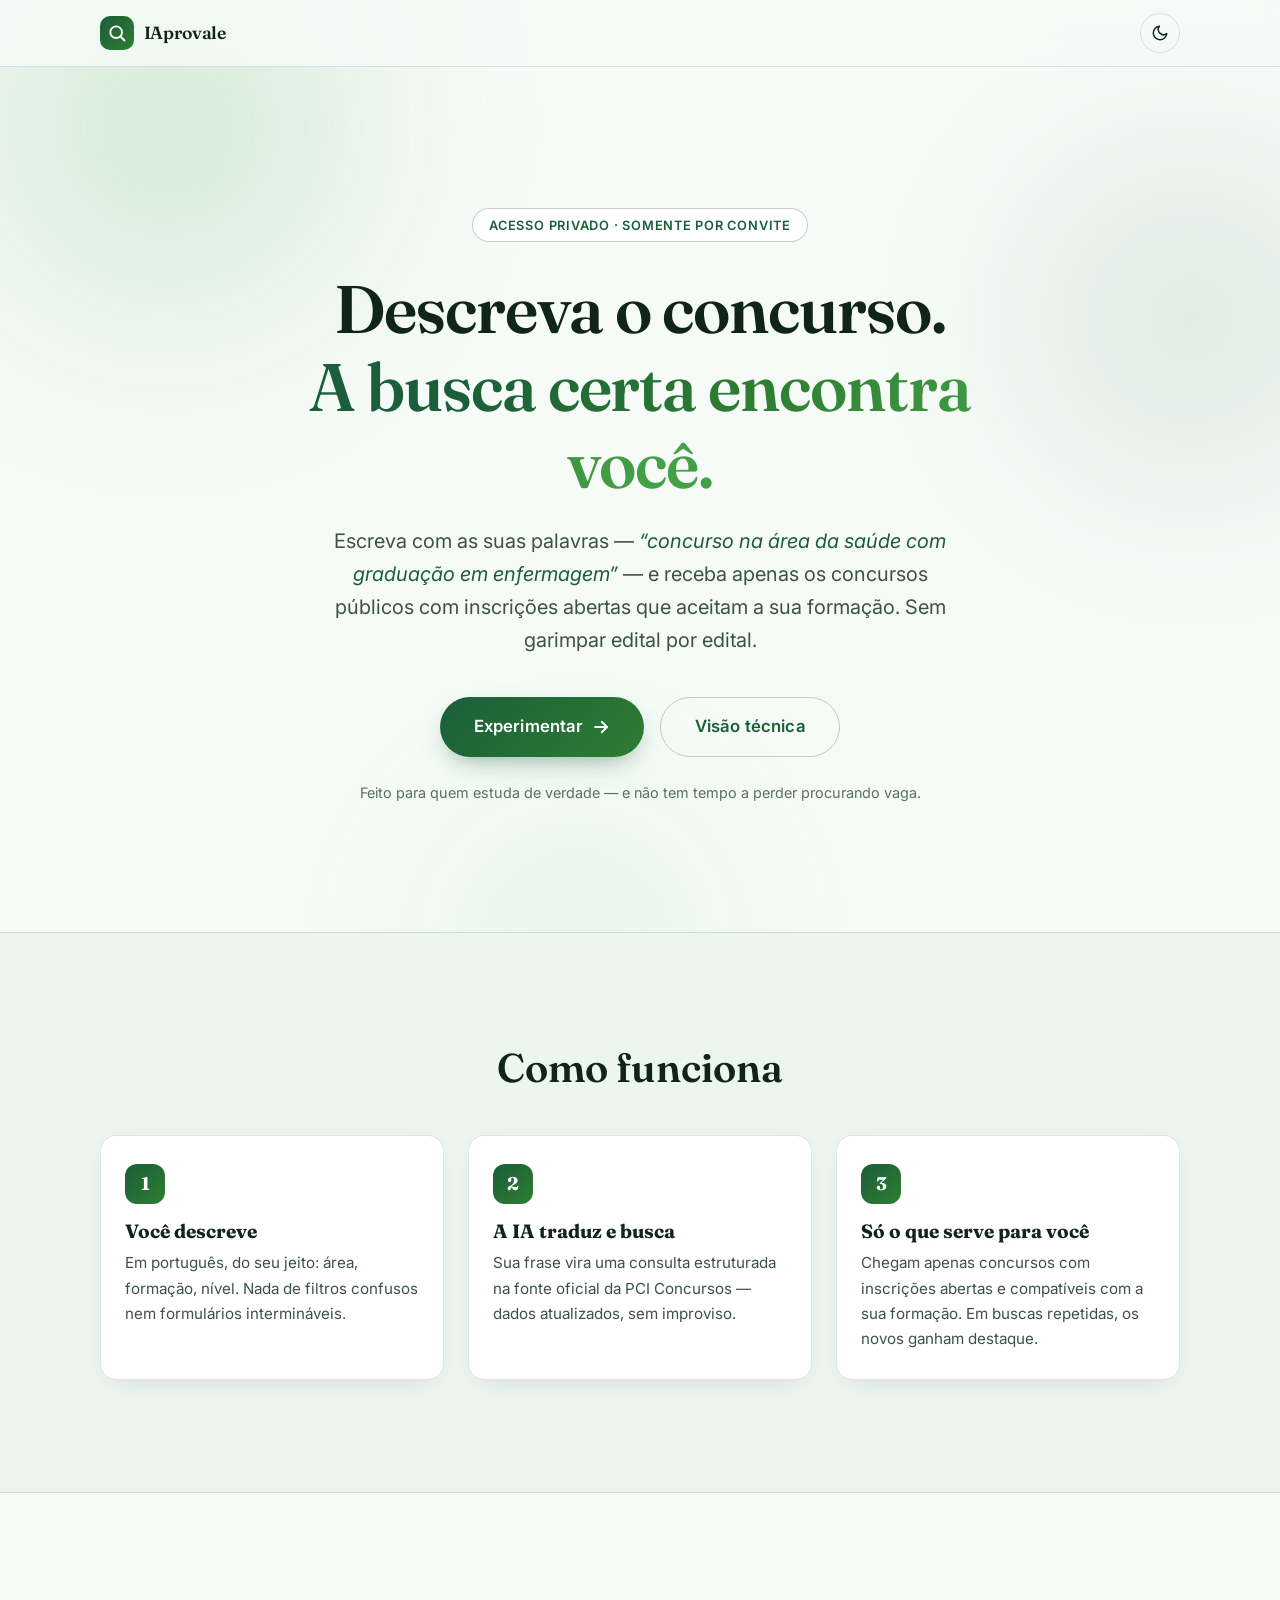
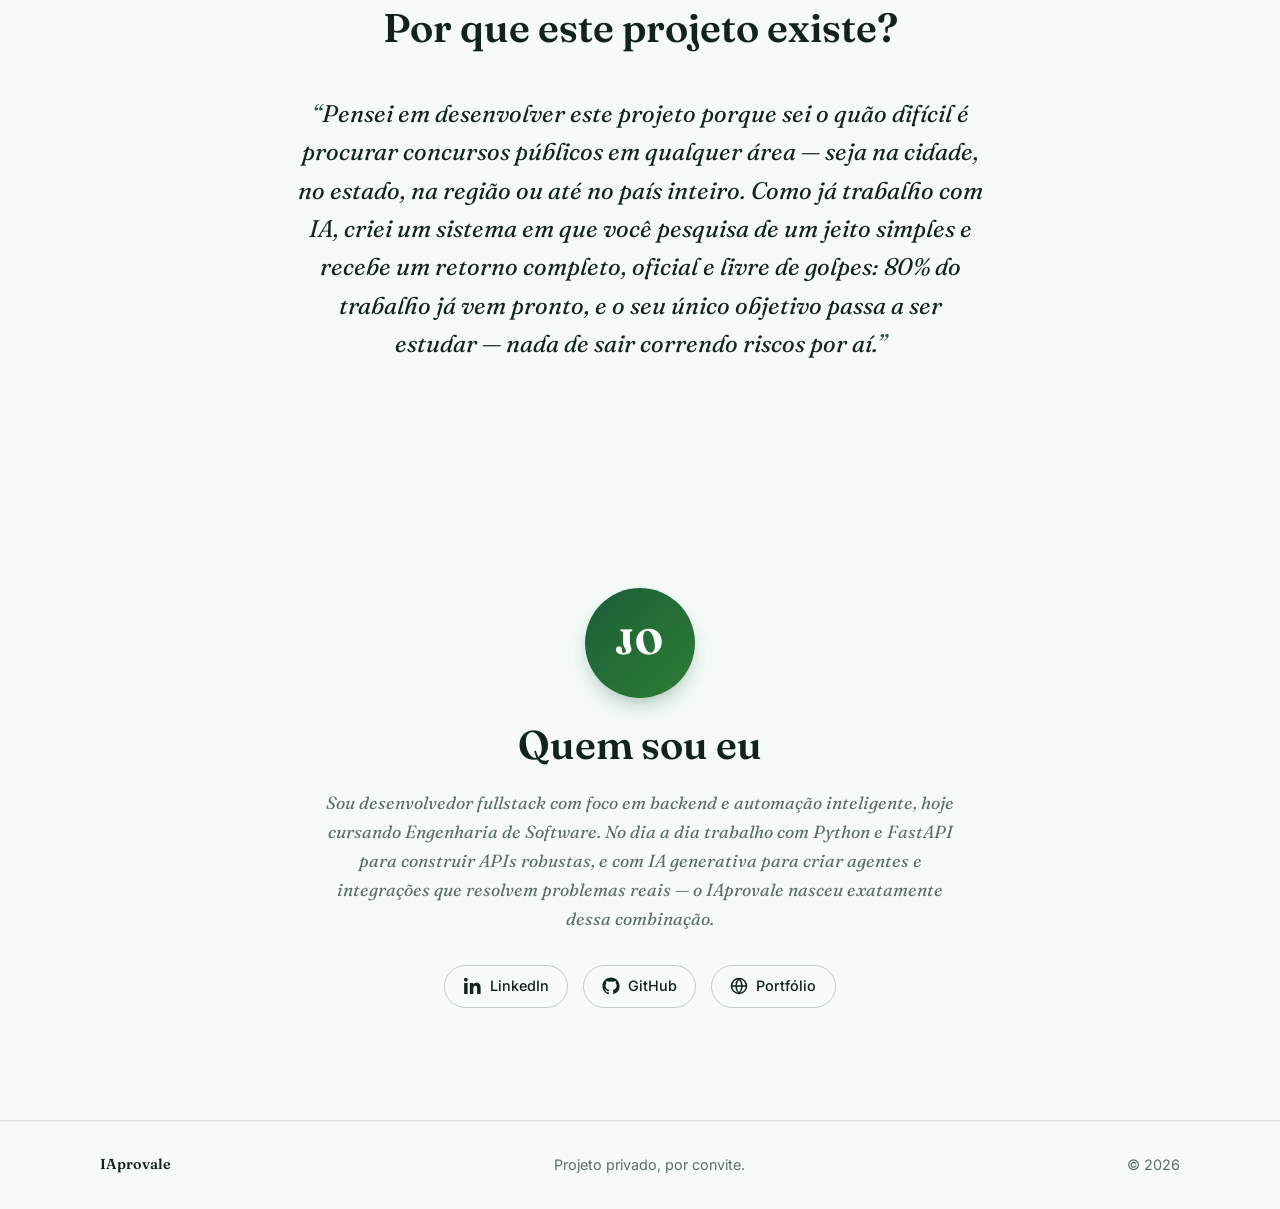
==== commit b2154ad5: "content(web): adiciona interrogacao ao titulo da secao 'por que'" ====
--- a/web-app/homepage/index.html
+++ b/web-app/homepage/index.html
@@ -128,7 +128,7 @@
     <!-- ==================== POR QUE ESTE PROJETO EXISTE ==================== -->
     <section class="section why" aria-labelledby="why-title">
       <div class="container why-inner reveal">
-        <h2 id="why-title" class="section-title">Por que este projeto existe</h2>
+        <h2 id="why-title" class="section-title">Por que este projeto existe?</h2>
         <blockquote class="why-quote">
           <p>Pensei em desenvolver este projeto porque sei o quão difícil é procurar concursos públicos em qualquer área — seja na cidade, no estado, na região ou até no país inteiro. Como já trabalho com IA, criei um sistema em que você pesquisa de um jeito simples e recebe um retorno completo, oficial e livre de golpes: 80% do trabalho já vem pronto, e o seu único objetivo passa a ser estudar — nada de sair correndo riscos por aí.</p>
         </blockquote>
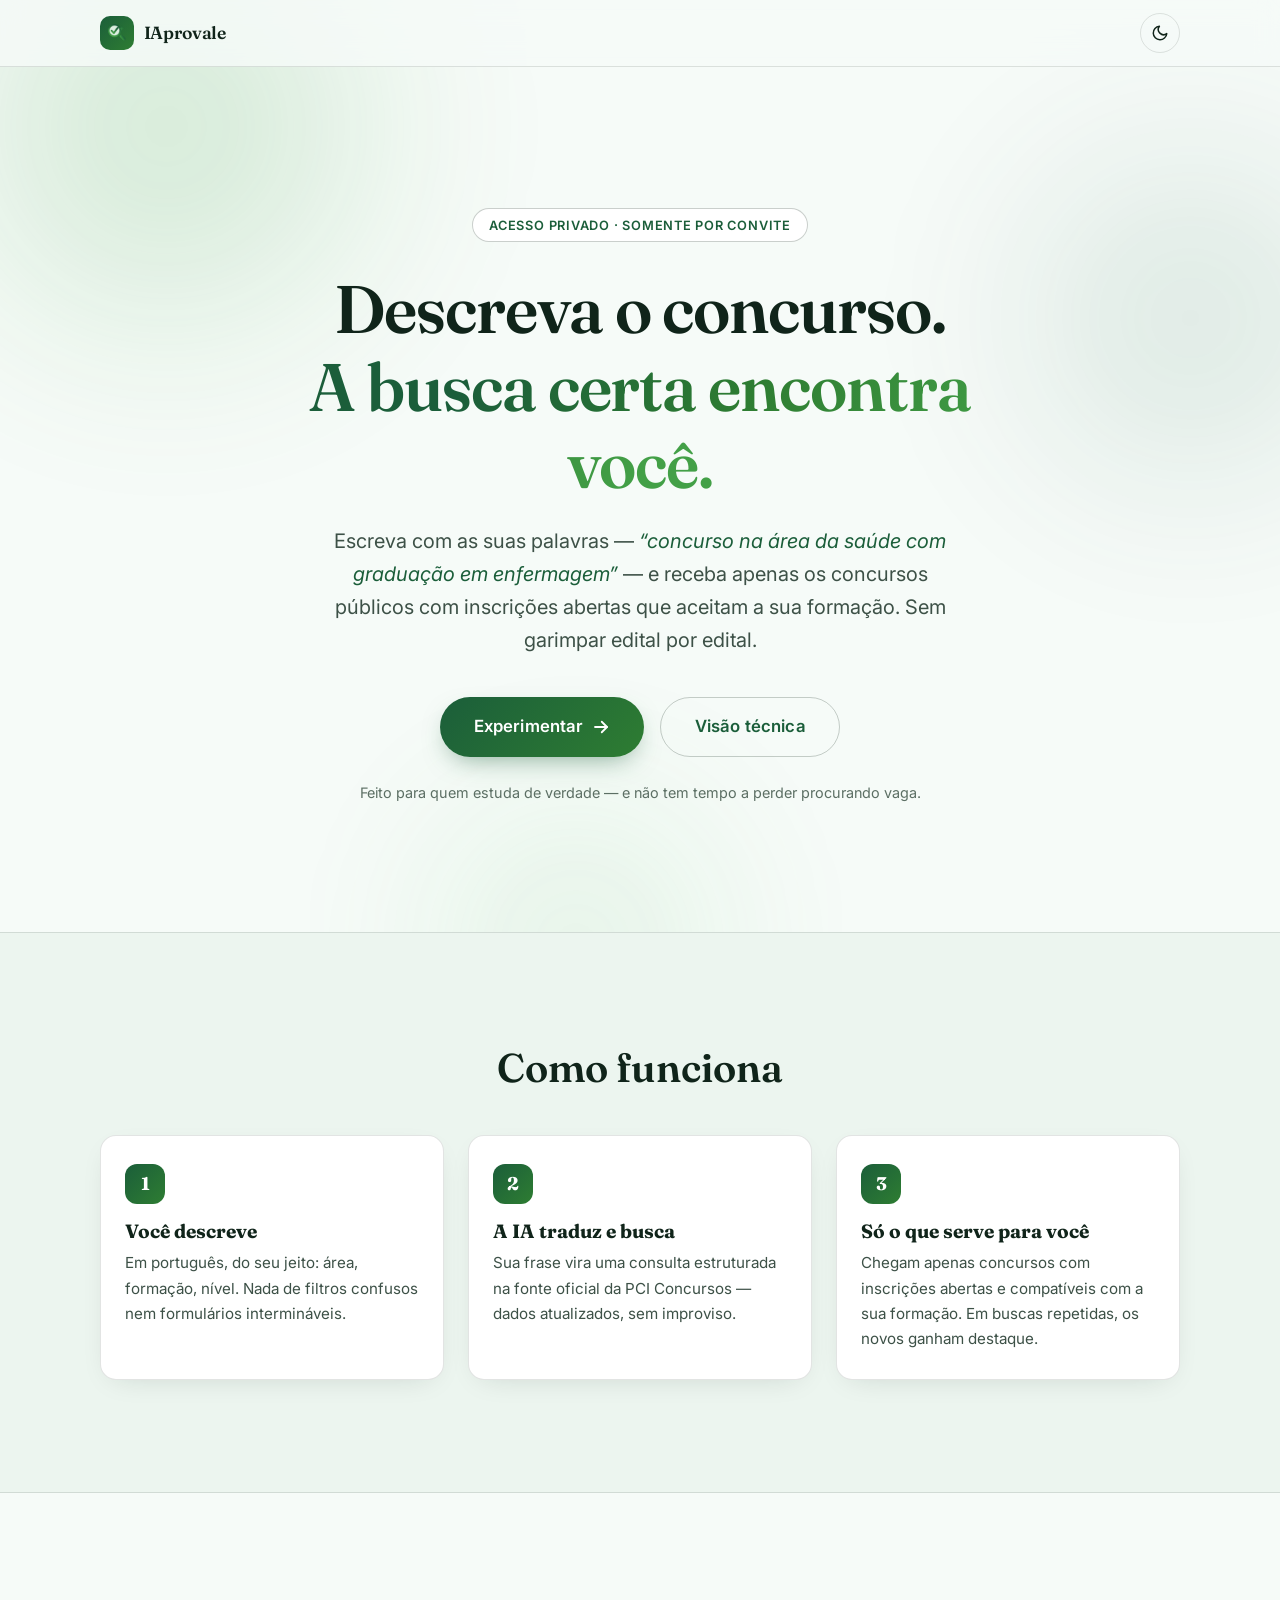
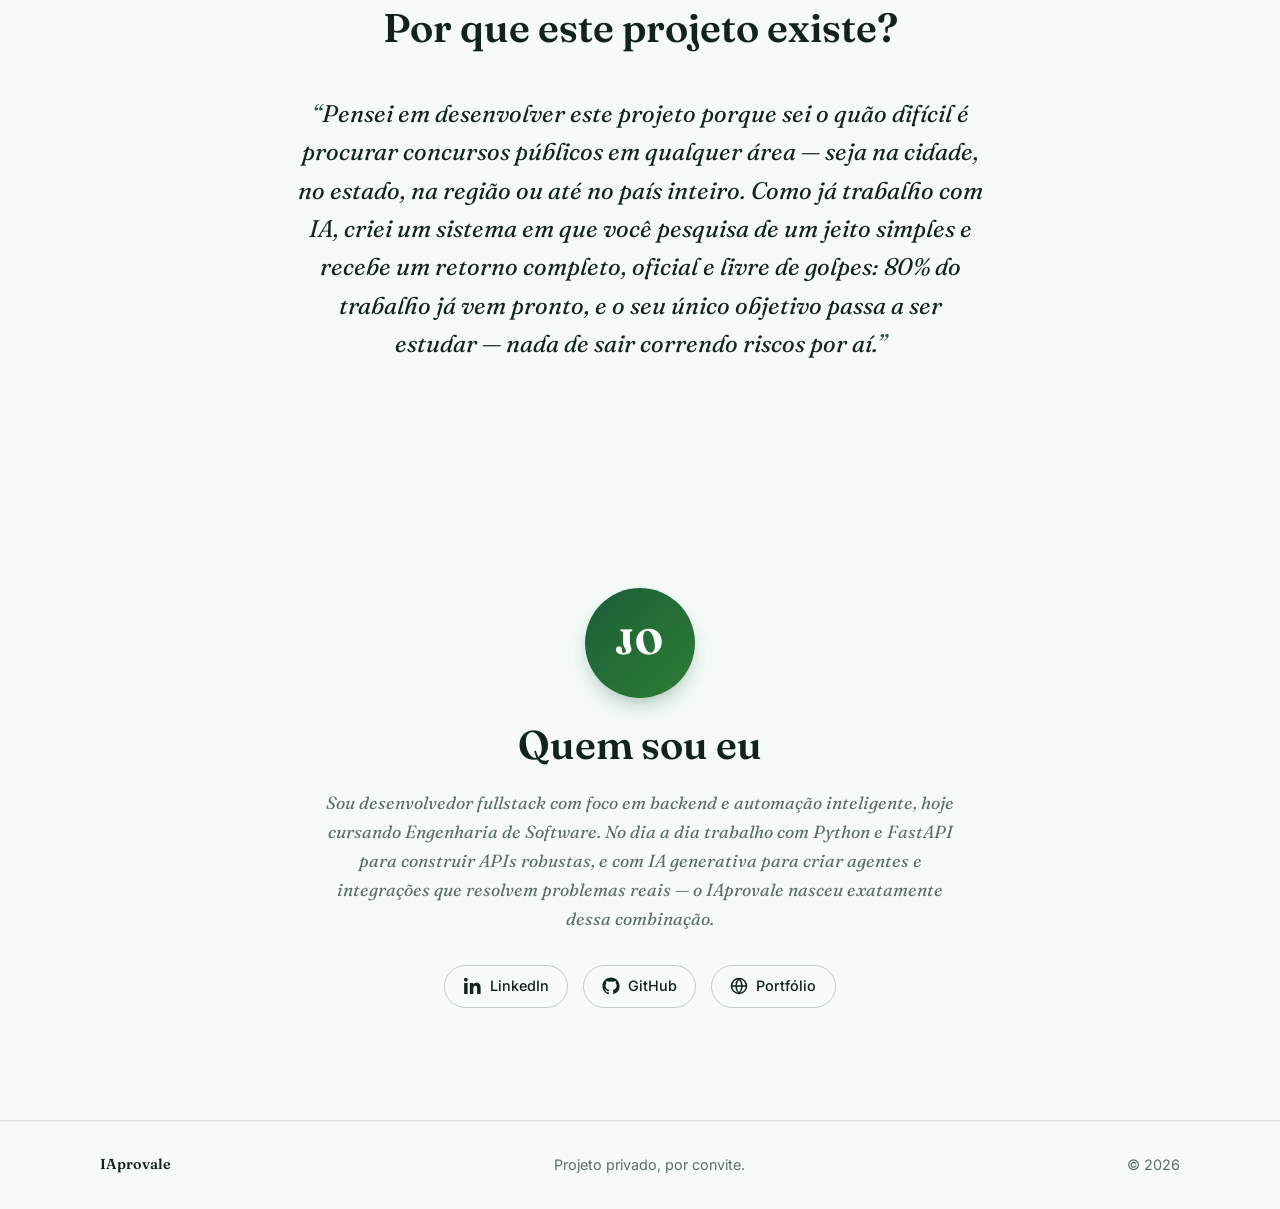
==== commit 3819c292: "feat(homepage): logo oficial do app no header e favicon na guia - assets/logo.png e assets/favicon.i" ====
--- a/web-app/homepage/index.html
+++ b/web-app/homepage/index.html
@@ -21,6 +21,11 @@
   <link rel="preconnect" href="https://fonts.gstatic.com" crossorigin>
   <link href="https://fonts.googleapis.com/css2?family=Fraunces:opsz,wght@9..144,500;9..144,600;9..144,700&family=Inter:wght@400;500;600;700&display=swap" rel="stylesheet">
 
+  <!-- Logo oficial do app na guia do navegador (favicon) e em telas iOS -->
+  <link rel="icon" href="assets/favicon.ico" sizes="any">
+  <link rel="icon" type="image/png" href="assets/logo.png">
+  <link rel="apple-touch-icon" href="assets/logo.png">
+
   <link rel="stylesheet" href="css/style.css">
 </head>
 <body>
@@ -30,10 +35,7 @@
     <div class="container header-inner">
       <a class="brand" href="#topo" aria-label="IAprovale — início">
         <span class="brand-mark" aria-hidden="true">
-          <svg viewBox="0 0 24 24" width="20" height="20" fill="none" stroke="currentColor" stroke-width="2.2" stroke-linecap="round" stroke-linejoin="round">
-            <circle cx="11" cy="11" r="7"></circle>
-            <line x1="21" y1="21" x2="16.2" y2="16.2"></line>
-          </svg>
+          <img src="assets/logo.png" alt="" width="24" height="24" class="brand-logo">
         </span>
         <span class="brand-name">IAprovale</span>
       </a>
--- a/web-app/homepage/css/style.css
+++ b/web-app/homepage/css/style.css
@@ -242,6 +242,13 @@
   transition: var(--theme-transition);
 }
 
+.brand-logo {
+  width: 24px;
+  height: 24px;
+  border-radius: 6px;
+  object-fit: contain;
+}
+
 .brand-name {
   font-family: var(--font-display);
   font-size: 1.1rem;
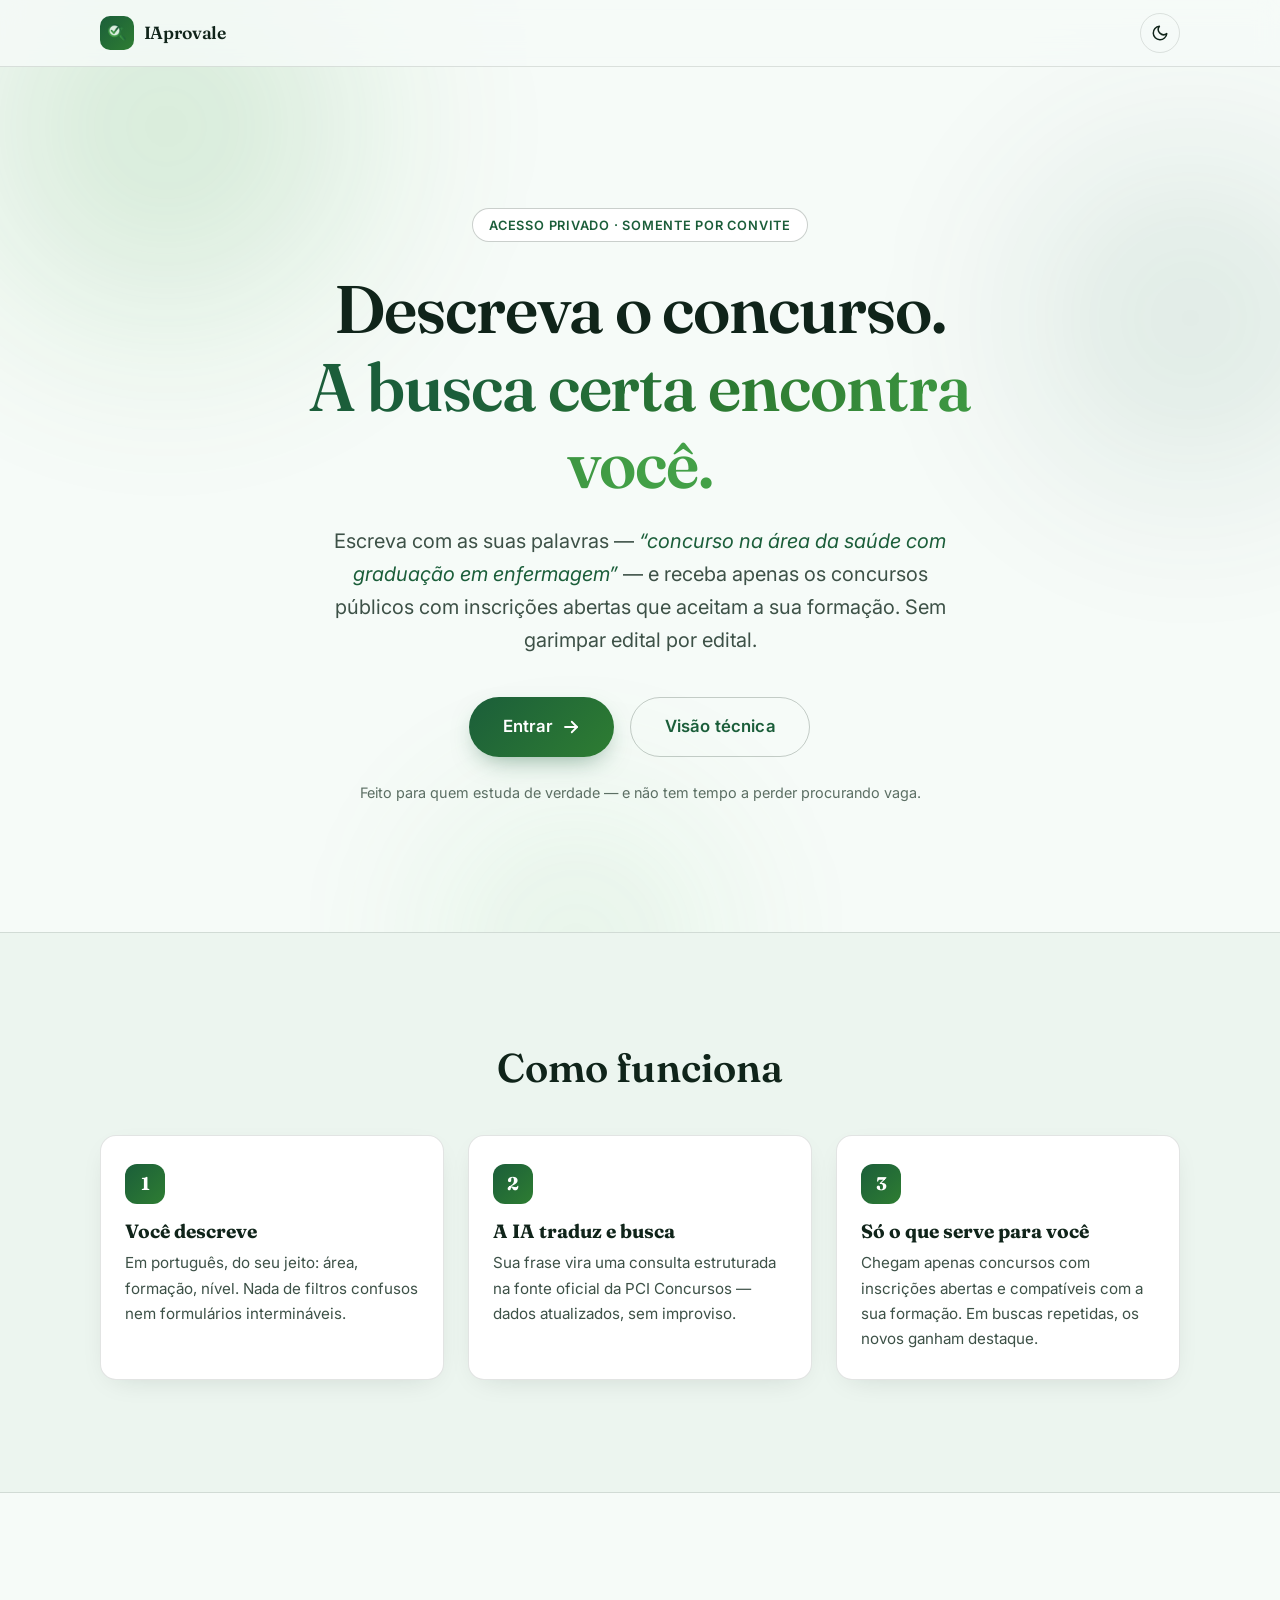
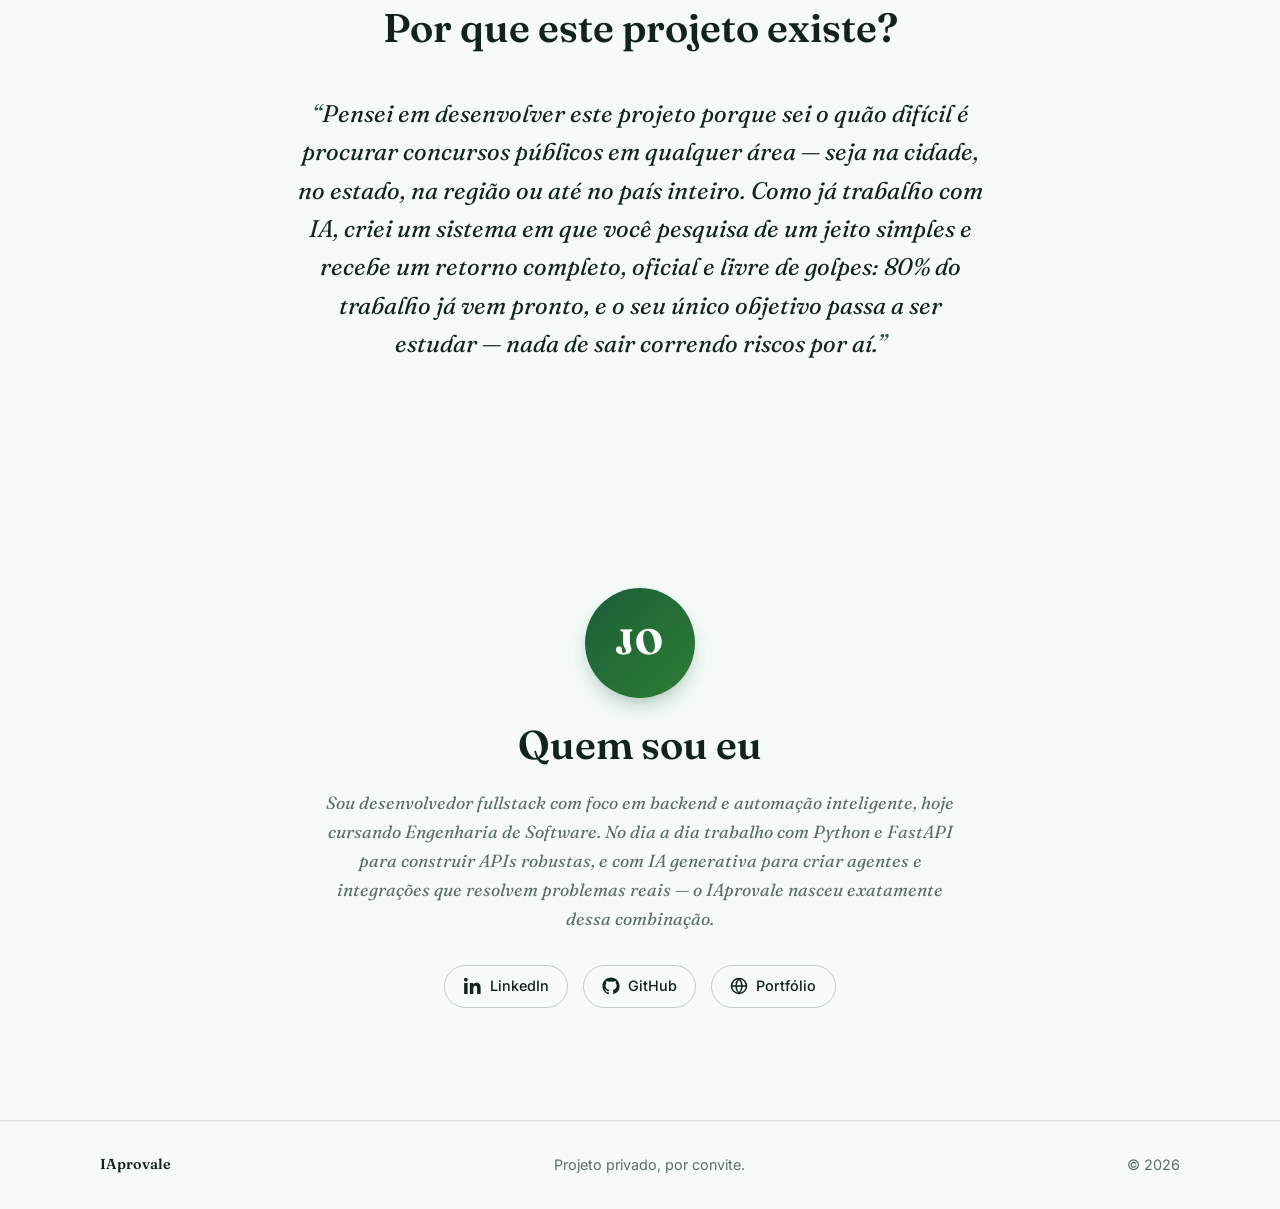
==== commit 3a30abfc: "fix: ajusta texto do botao principal da homepage para Entrar" ====
--- a/web-app/homepage/index.html
+++ b/web-app/homepage/index.html
@@ -6,7 +6,6 @@
   <meta name="description" content="IAprovale — descreva em português o concurso público que você procura e receba só as vagas abertas compatíveis com a sua formação. Acesso privado, por convite.">
   <title>IAprovale — Encontre o concurso certo para a sua formação</title>
 
-  <!-- Aplica o tema antes da primeira pintura para evitar flash de tema errado -->
   <script>
     (function () {
       var stored = null;
@@ -16,12 +15,10 @@
     })();
   </script>
 
-  <!-- Google Fonts: Inter (corpo/UI) + Fraunces (títulos editoriais) -->
   <link rel="preconnect" href="https://fonts.googleapis.com">
   <link rel="preconnect" href="https://fonts.gstatic.com" crossorigin>
   <link href="https://fonts.googleapis.com/css2?family=Fraunces:opsz,wght@9..144,500;9..144,600;9..144,700&family=Inter:wght@400;500;600;700&display=swap" rel="stylesheet">
 
-  <!-- Logo oficial do app na guia do navegador (favicon) e em telas iOS -->
   <link rel="icon" href="assets/favicon.ico" sizes="any">
   <link rel="icon" type="image/png" href="assets/logo.png">
   <link rel="apple-touch-icon" href="assets/logo.png">
@@ -30,7 +27,6 @@
 </head>
 <body>
 
-  <!-- ============================== HEADER ============================== -->
   <header class="site-header">
     <div class="container header-inner">
       <a class="brand" href="#topo" aria-label="IAprovale — início">
@@ -41,7 +37,6 @@
       </a>
 
       <button id="theme-toggle" class="theme-toggle" type="button" aria-label="Alternar tema claro/escuro">
-        <!-- Sol (visível no tema escuro: "voltar ao claro") -->
         <svg class="icon-sun" viewBox="0 0 24 24" width="18" height="18" fill="none" stroke="currentColor" stroke-width="2" stroke-linecap="round" stroke-linejoin="round" aria-hidden="true">
           <circle cx="12" cy="12" r="4"></circle>
           <line x1="12" y1="2" x2="12" y2="4.5"></line>
@@ -53,7 +48,6 @@
           <line x1="4.9" y1="19.1" x2="6.7" y2="17.3"></line>
           <line x1="17.3" y1="6.7" x2="19.1" y2="4.9"></line>
         </svg>
-        <!-- Lua (visível no tema claro: "ir para o escuro") -->
         <svg class="icon-moon" viewBox="0 0 24 24" width="18" height="18" fill="none" stroke="currentColor" stroke-width="2" stroke-linecap="round" stroke-linejoin="round" aria-hidden="true">
           <path d="M21 12.8A9 9 0 1 1 11.2 3a7 7 0 0 0 9.8 9.8z"></path>
         </svg>
@@ -63,9 +57,7 @@
 
   <main id="topo">
 
-    <!-- ============================== HERO ============================== -->
     <section class="hero" aria-labelledby="hero-title">
-      <!-- Fundo animado sutil (decorativo) -->
       <div class="hero-bg" aria-hidden="true">
         <span class="blob blob-1"></span>
         <span class="blob blob-2"></span>
@@ -88,7 +80,7 @@
 
         <div class="hero-cta">
           <button id="cta-primary" class="btn btn-primary btn-lg" type="button">
-            Experimentar
+            Entrar
             <svg viewBox="0 0 24 24" width="18" height="18" fill="none" stroke="currentColor" stroke-width="2.4" stroke-linecap="round" stroke-linejoin="round" aria-hidden="true">
               <line x1="4" y1="12" x2="20" y2="12"></line>
               <polyline points="13 5 20 12 13 19"></polyline>
@@ -103,7 +95,6 @@
       </div>
     </section>
 
-    <!-- ========================= COMO FUNCIONA ========================= -->
     <section class="section how" aria-labelledby="how-title">
       <div class="container">
         <h2 id="how-title" class="section-title reveal">Como funciona</h2>
@@ -127,7 +118,6 @@
       </div>
     </section>
 
-    <!-- ==================== POR QUE ESTE PROJETO EXISTE ==================== -->
     <section class="section why" aria-labelledby="why-title">
       <div class="container why-inner reveal">
         <h2 id="why-title" class="section-title">Por que este projeto existe?</h2>
@@ -137,14 +127,12 @@
       </div>
     </section>
 
-    <!-- ========================== QUEM SOU EU ========================== -->
     <section class="section about" aria-labelledby="about-title">
       <div class="container about-inner reveal">
         <div class="avatar" aria-hidden="true">JO</div>
         <h2 id="about-title" class="section-title about-title">Quem sou eu</h2>
         <p class="about-bio">Sou desenvolvedor fullstack com foco em backend e automação inteligente, hoje cursando Engenharia de Software. No dia a dia trabalho com Python e FastAPI para construir APIs robustas, e com IA generativa para criar agentes e integrações que resolvem problemas reais — o IAprovale nasceu exatamente dessa combinação.</p>
 
-        <!-- LINKS REAIS: LinkedIn, GitHub, Portfólio — substitua os href="#" -->
         <div class="about-links">
           <a class="about-link" href="https://www.linkedin.com/in/jonasaaugusto/" target="_blank" rel="noopener noreferrer" aria-label="LinkedIn">
             <svg viewBox="0 0 24 24" width="18" height="18" fill="currentColor" aria-hidden="true">
@@ -172,7 +160,6 @@
 
   </main>
 
-  <!-- ============================== FOOTER ============================== -->
   <footer class="site-footer">
     <div class="container footer-inner">
       <span class="footer-brand">IAprovale</span>
@@ -181,7 +168,6 @@
     </div>
   </footer>
 
-  <!-- ====================== MODAL A — VISÃO TÉCNICA ====================== -->
   <div class="modal-backdrop" id="modal-tech" hidden>
     <div class="modal modal-large" role="dialog" aria-modal="true" aria-labelledby="modal-tech-title" tabindex="-1">
       <div class="modal-header">
@@ -313,7 +299,6 @@
     </div>
   </div>
 
-  <!-- ==================== MODAL B — VOCÊ TEM LOGIN? ==================== -->
   <div class="modal-backdrop" id="modal-login" hidden>
     <div class="modal modal-small" role="dialog" aria-modal="true" aria-labelledby="modal-login-title" tabindex="-1">
       <button class="modal-close" type="button" data-close-modal aria-label="Fechar">
@@ -324,14 +309,12 @@
       </button>
       <h2 id="modal-login-title" class="modal-question">Você tem login?</h2>
       <div class="modal-choice">
-        <!-- COLOQUE O CAMINHO OU LINK AQUI -->
         <button id="login-yes" class="btn btn-primary" type="button">Sim</button>
         <button id="login-no" class="btn btn-ghost" type="button">Não</button>
       </div>
     </div>
   </div>
 
-  <!-- ====================== MODAL C — FALE COMIGO ====================== -->
   <div class="modal-backdrop" id="modal-contact" hidden>
     <div class="modal modal-medium" role="dialog" aria-modal="true" aria-labelledby="modal-contact-title" tabindex="-1">
       <div class="modal-header">
--- a/web-app/homepage/css/style.css
+++ b/web-app/homepage/css/style.css
@@ -1,23 +1,3 @@
-/* ==========================================================================
-   Concurso Finder — homepage
-   CSS puro, sem framework. Organização:
-     1. Reset e base
-     2. Tokens de tema (claro = verde / escuro = dourado)
-     3. Tipografia e utilitários
-     4. Header
-     5. Botões
-     6. Hero (+ fundo animado)
-     7. Seção "Como funciona"
-     8. Seção "Quem sou eu"
-     9. Footer
-    10. Modais (A grande / B pequeno / C formulário)
-    11. Formulário
-    12. Scroll-reveal
-    13. Acessibilidade e movimento reduzido
-   ========================================================================== */
-
-/* ----------------------------- 1. RESET E BASE ---------------------------- */
-
 *,
 *::before,
 *::after {
@@ -49,25 +29,19 @@
   font: inherit;
 }
 
-/* -------------------------- 2. TOKENS DE TEMA ----------------------------- */
-
 :root {
-  /* Tipografia */
   --font-body: "Inter", system-ui, -apple-system, "Segoe UI", sans-serif;
   --font-display: "Fraunces", Georgia, "Times New Roman", serif;
 
-  /* Ritmo / forma */
   --radius-sm: 10px;
   --radius-md: 16px;
   --radius-lg: 24px;
   --container: 1080px;
 
-  /* Transição de troca de tema */
   --theme-transition: background-color 0.32s ease, color 0.32s ease,
     border-color 0.32s ease, box-shadow 0.32s ease;
 }
 
-/* --- TEMA CLARO: verde, fresco e profissional --- */
 :root[data-theme="light"] {
   --bg: #f6fbf8;
   --bg-elev: #ffffff;
@@ -109,7 +83,6 @@
   color-scheme: light;
 }
 
-/* --- TEMA ESCURO: dourado, premium e exclusivo --- */
 :root[data-theme="dark"] {
   --bg: #14110d;
   --bg-elev: #1c1712;
@@ -119,7 +92,7 @@
   --text-strong: #f5efe4;
   --text-muted: #c4b499;
 
-  --accent: #bd996c;      /* ouro base — rgb(189, 153, 108) */
+  --accent: #bd996c;
   --accent-strong: #a8865c;
   --accent-bright: #e9d9b8;
   --accent-soft: #f3e6c8;
@@ -150,8 +123,6 @@
 
   color-scheme: dark;
 }
-
-/* -------------------- 3. TIPOGRAFIA E UTILITÁRIOS ------------------------- */
 
 body {
   font-family: var(--font-body);
@@ -200,8 +171,6 @@
   font-weight: 600;
   margin-bottom: clamp(1.75rem, 4vw, 2.75rem);
 }
-
-/* ------------------------------- 4. HEADER -------------------------------- */
 
 .site-header {
   position: fixed;
@@ -271,7 +240,6 @@
   transform: rotate(12deg) scale(1.06);
 }
 
-/* No tema claro mostra a lua (ação: escurecer); no escuro, o sol */
 :root[data-theme="light"] .icon-sun {
   display: none;
 }
@@ -279,8 +247,6 @@
 :root[data-theme="dark"] .icon-moon {
   display: none;
 }
-
-/* ------------------------------- 5. BOTÕES -------------------------------- */
 
 .btn {
   display: inline-flex;
@@ -310,7 +276,6 @@
   width: 100%;
 }
 
-/* Primário — o botão que importa */
 .btn-primary {
   background: var(--btn-primary-bg);
   color: var(--btn-primary-text);
@@ -327,7 +292,6 @@
   transform: translateY(0) scale(0.97);
 }
 
-/* Secundário — contorno discreto */
 .btn-ghost {
   background: transparent;
   color: var(--accent);
@@ -339,8 +303,6 @@
   background: var(--bg-soft);
   transform: translateY(-2px);
 }
-
-/* ------------------------- 6. HERO + FUNDO ANIMADO ------------------------- */
 
 .hero {
   position: relative;
@@ -465,8 +427,6 @@
   color: var(--text-muted);
 }
 
-/* -------------------------- 7. COMO FUNCIONA ------------------------------ */
-
 .how {
   background: var(--bg-soft);
   border-block: 1px solid var(--border);
@@ -519,8 +479,6 @@
   color: var(--text);
 }
 
-/* ------------------- 7b. POR QUE ESTE PROJETO EXISTE ----------------------- */
-
 .why {
   text-align: center;
 }
@@ -552,8 +510,6 @@
   content: "\201D";
   color: var(--accent);
 }
-
-/* --------------------------- 8. QUEM SOU EU -------------------------------- */
 
 .about-inner {
   max-width: 640px;
@@ -617,8 +573,6 @@
   transform: translateY(-2px);
 }
 
-/* -------------------------------- 9. FOOTER -------------------------------- */
-
 .site-footer {
   border-top: 1px solid var(--border);
   padding-block: 2rem;
@@ -640,8 +594,6 @@
   font-weight: 600;
   color: var(--text-strong);
 }
-
-/* ------------------------------- 10. MODAIS -------------------------------- */
 
 .modal-backdrop {
   position: fixed;
@@ -768,7 +720,6 @@
   min-width: 110px;
 }
 
-/* Cards técnicos (Modal A) */
 .tech-grid {
   display: grid;
   grid-template-columns: repeat(auto-fit, minmax(280px, 1fr));
@@ -814,8 +765,6 @@
   color: var(--text);
 }
 
-/* ----------------------------- 11. FORMULÁRIO ------------------------------ */
-
 .form-field {
   margin-bottom: 1.15rem;
   text-align: left;
@@ -858,8 +807,6 @@
   min-height: 110px;
 }
 
-/* ---------------------------- 12. SCROLL-REVEAL ---------------------------- */
-
 .reveal {
   opacity: 0;
   transform: translateY(24px);
@@ -871,8 +818,6 @@
   opacity: 1;
   transform: translateY(0);
 }
-
-/* ----------------- 13. ACESSIBILIDADE E MOVIMENTO REDUZIDO ----------------- */
 
 :focus-visible {
   outline: 2.5px solid var(--focus-ring);
@@ -908,10 +853,6 @@
   }
 }
 
-/* ------------------------------ RESPONSIVO -------------------------------- */
-
-/* Área segura (notch/Dynamic Island no iPhone, barra de gestos no Android) —
-   depende de viewport-fit=cover no <meta name="viewport"> do HTML. */
 .site-header {
   padding-top: env(safe-area-inset-top, 0px);
 }
@@ -982,8 +923,6 @@
   }
 }
 
-/* Alvos de toque maiores em telas sensíveis ao toque (Android/iPhone) —
-   evita botões pequenos demais para o dedo, independente da largura da tela. */
 @media (hover: none) and (pointer: coarse) {
   .theme-toggle,
   .modal-close {
@@ -1000,7 +939,6 @@
     min-height: 44px;
   }
 
-  /* Evita zoom automático do Safari/iOS ao focar campos com fonte < 16px */
   .form-field input,
   .form-field textarea {
     font-size: 16px;
